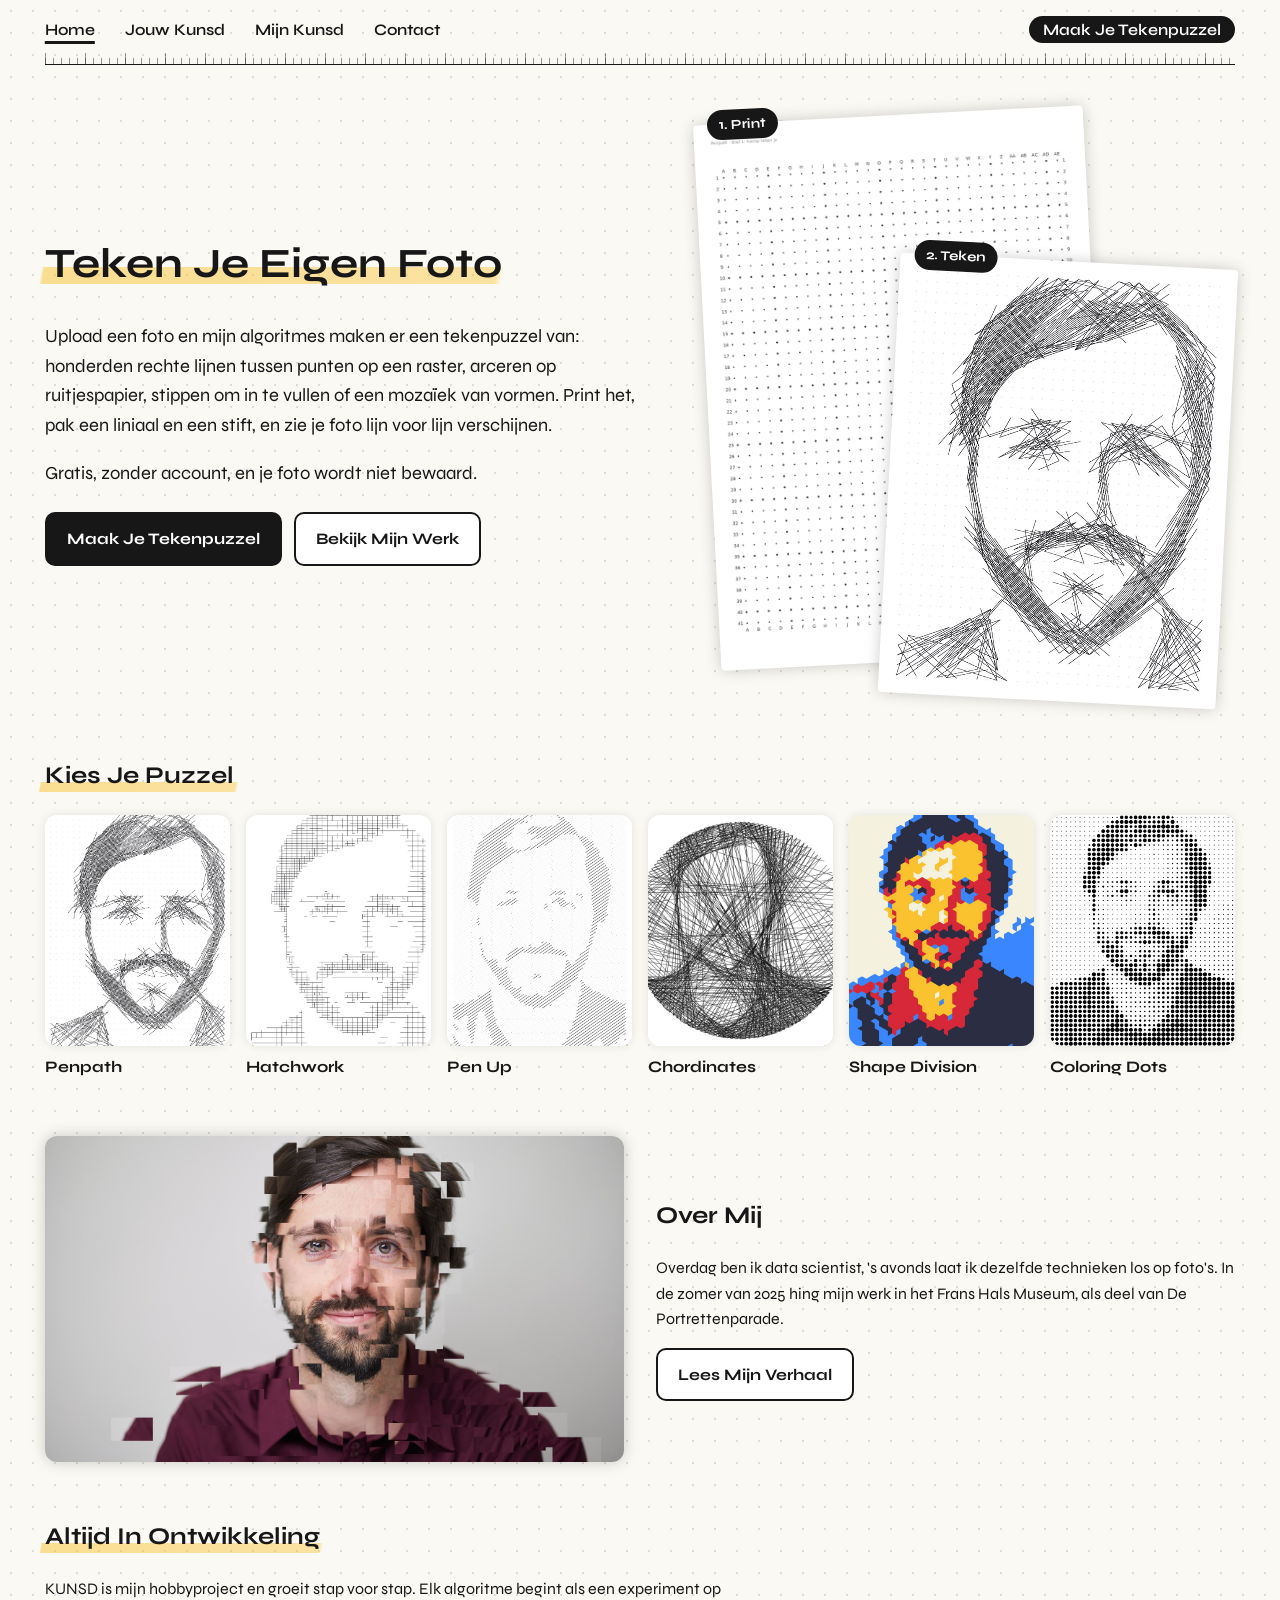
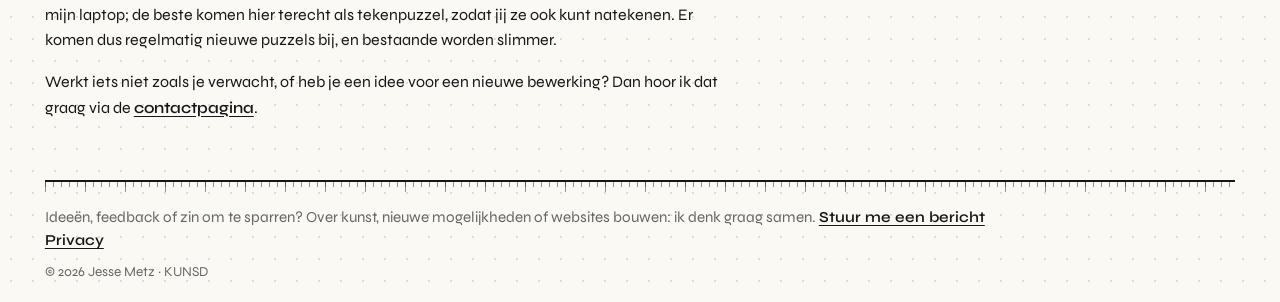
==== index.html @ 4e89af4d "nette 404-pagina en een Lighthouse-check" ====
<!DOCTYPE html>
<html lang="nl">
<head>
    <meta charset="UTF-8">
    <meta name="viewport" content="width=device-width, initial-scale=1.0">

    <title>KUNSD · Maak Kunst Van Je Eigen Foto</title>

    <link rel="stylesheet" href="css/style.css">
    <link rel="preload" href="/css/fonts/syne-latin.woff2" as="font" type="font/woff2" crossorigin>

    <!-- Favicon (icoontje in het browsertabblad) -->
    <link rel="icon" href="/favicon.ico" sizes="any">
    <link rel="icon" type="image/png" sizes="32x32" href="/mijn_kunsd/delen/favicon/favicon-32x32.png">
    <link rel="apple-touch-icon" href="/mijn_kunsd/delen/favicon/apple-touch-icon.png">

    <!-- Voor Google: het echte adres van deze pagina -->
    <link rel="canonical" href="https://jesses-kunsd.onrender.com/">
    <!-- Google Search Console: plak hieronder de verificatie-tag (<meta name="google-site-verification" ...>) -->
    <meta name="google-site-verification" content="8Chz7qOojpRBLKRKOalfT_tjTuwtRWk20Ho2d1nSF8k" />

    <!-- Deel-tags: titel, tekst en plaatje bij een gedeelde link (WhatsApp, Signal, LinkedIn, ...) -->
    <meta name="description" content="Bekijk de digitale kunst van Jesse en ga zelf aan de slag: upload je foto, zijn algoritmes maken er een tekenpuzzel van, en jij tekent hem lijn voor lijn na.">
    <meta property="og:type" content="website">
    <meta property="og:site_name" content="KUNSD">
    <meta property="og:locale" content="nl_NL">
    <meta property="og:url" content="https://jesses-kunsd.onrender.com/">
    <meta property="og:title" content="KUNSD - Jesses Kunst">
    <meta property="og:description" content="Bekijk de digitale kunst van Jesse en ga zelf aan de slag: upload je foto, zijn algoritmes maken er een tekenpuzzel van, en jij tekent hem lijn voor lijn na.">
    <meta property="og:image" content="https://jesses-kunsd.onrender.com/mijn_kunsd/delen/deel_afbeelding.jpg">
    <meta property="og:image:width" content="1200">
    <meta property="og:image:height" content="630">
    <meta property="og:image:alt" content="KUNSD: maak kunst van je eigen foto, met een kleurrijk abstract portret en een foto van Jesse">
    <meta name="twitter:card" content="summary_large_image">
</head>

<body>

    <header>
        <nav>
            <a href="/" aria-current="page">Home</a>
            <a href="/jouw_kunst">Jouw Kunsd</a>
            <a href="/mijn_kunst">Mijn Kunsd</a>
            <a href="/contact">Contact</a>
            <!-- Op brede schermen: altijd een knop naar het maken van je tekenpuzzel (op mobiel verborgen) -->
            <a href="/jouw_kunst#aan-de-slag" class="nav-cta" data-track="menu-maak-tekenpuzzel">Maak Je Tekenpuzzel</a>
        </nav>
    </header>

    <main>

        <!-- Bovenaan: wat je hier kunt doen, met een geprint tekenvel van Penpath en hoe het wordt als het af is -->
        <section class="art-hero">
            <div class="art-hero-text">
                <h1>Teken Je Eigen Foto</h1>

                <p class="hero-text">
                    Upload een foto en mijn algoritmes maken er een tekenpuzzel van: honderden rechte lijnen
                    tussen punten op een raster, arceren op ruitjespapier, stippen om in te vullen of een
                    mozaïek van vormen. Print het,
                    pak een liniaal en een stift, en zie je foto lijn voor lijn verschijnen.
                </p>

                <p class="hero-text">
                    Gratis, zonder account, en je foto wordt niet bewaard.
                </p>

                <div class="hero-buttons">
                    <a href="/jouw_kunst" class="create-button link-button" data-track="home-maak-kunst">Maak Je Tekenpuzzel</a>
                    <a href="/mijn_kunst" class="secondary-button link-button" data-track="home-bekijk-werk">Bekijk Mijn Werk</a>
                </div>
            </div>

            <div class="before-after">
                <figure class="paper paper-left">
                    <img
                        src="mijn_kunsd/voorbeelden/penpath-leeg.png"
                        alt="Een tekenvel van Penpath: een raster van punten met letters en cijfers, zoals bij zeeslag"
                        width="800"
                        height="1132">
                    <figcaption>1. Print</figcaption>
                </figure>

                <figure class="paper paper-right">
                    <img
                        src="mijn_kunsd/voorbeelden/penpath.jpg"
                        alt="Alle lijnen getekend: een portret van korte rechte lijnen"
                        width="640"
                        height="841">
                    <figcaption>2. Teken</figcaption>
                </figure>
            </div>
        </section>

        <!-- De zes tekenpuzzels als kleine plaatjes; klikken gaat naar de puzzels op Jouw Kunsd -->
        <section class="home-section">
            <h2>Kies Je Puzzel</h2>

            <div class="style-strip">
                <a href="/jouw_kunst#voorbeelden" data-track="home-stijl-penpath">
                    <img src="mijn_kunsd/voorbeelden/penpath.jpg" alt="Portret van korte rechte lijnen tussen rasterpunten" width="640" height="841" loading="lazy">
                    <span>Penpath</span>
                </a>
                <a href="/jouw_kunst#voorbeelden" data-track="home-stijl-hatchwork">
                    <img src="mijn_kunsd/voorbeelden/hatchwork.jpg" alt="Portret gearceerd op ruitjespapier" width="640" height="902" loading="lazy">
                    <span>Hatchwork</span>
                </a>
                <a href="/jouw_kunst#voorbeelden" data-track="home-stijl-pen-up">
                    <img src="mijn_kunsd/voorbeelden/pen-up.jpg" alt="Portret van evenwijdige schuine lijnstukjes" width="640" height="840" loading="lazy">
                    <span>Pen Up</span>
                </a>
                <a href="/jouw_kunst#voorbeelden" data-track="home-stijl-chordinates">
                    <img src="mijn_kunsd/voorbeelden/chordinates.jpg" alt="Portret van alleen rechte lijnen in een cirkel" width="640" height="640" loading="lazy">
                    <span>Chordinates</span>
                </a>
                <a href="/jouw_kunst#voorbeelden" data-track="home-stijl-shape-division">
                    <img src="mijn_kunsd/voorbeelden/shape-division.jpg" alt="Portret als mozaïek van vormen" width="640" height="800" loading="lazy">
                    <span>Shape Division</span>
                </a>
                <a href="/jouw_kunst#voorbeelden" data-track="home-stijl-coloring-dots">
                    <img src="mijn_kunsd/voorbeelden/coloring-dots.png" alt="Portret van zwarte stippen" width="640" height="800" loading="lazy">
                    <span>Coloring Dots</span>
                </a>
            </div>
        </section>

        <!-- Doorkijkje naar Mijn Kunsd -->
        <section class="home-section about-teaser">
            <img
                src="mijn_kunsd/square_moves/JesseMetzFotoPS.jpeg"
                alt="Portret van Jesse waarin blokjes een stukje zijn verschoven"
                width="1600"
                height="900"
                loading="lazy">

            <div>
                <h2>Over Mij</h2>

                <p>
                    Overdag ben ik data scientist, 's avonds laat ik dezelfde technieken los op foto's.
                    In de zomer van 2025 hing mijn werk in het Frans Hals Museum, als deel van De Portrettenparade.
                </p>

                <a href="/mijn_kunst" class="secondary-button link-button" data-track="home-lees-verhaal">Lees Mijn Verhaal</a>
            </div>
        </section>

        <!-- Uitleg dat de site een project in ontwikkeling is -->
        <section class="home-section project-note">
            <h2>Altijd In Ontwikkeling</h2>

            <p>
                KUNSD is mijn hobbyproject en groeit stap voor stap. Elk algoritme begint als een experiment
                op mijn laptop; de beste komen hier terecht als tekenpuzzel, zodat jij ze ook kunt natekenen.
                Er komen dus regelmatig nieuwe puzzels bij, en bestaande worden slimmer.
            </p>

            <p>
                Werkt iets niet zoals je verwacht, of heb je een idee voor een nieuwe bewerking?
                Dan hoor ik dat graag via de <a href="/contact" data-track="home-contact">contactpagina</a>.
            </p>
        </section>

    </main>

    <footer class="site-footer">
        <p>
            Ideeën, feedback of zin om te sparren? Over kunst, nieuwe mogelijkheden of websites bouwen:
            ik denk graag samen.
            <a href="/contact" data-track="uitnodiging-contact">Stuur me een bericht</a>
        </p>
        <p class="footer-links"><a href="/privacy" data-track="footer-privacy">Privacy</a></p>
        <p class="footer-credit">&copy; 2026 Jesse Metz &middot; KUNSD</p>
    </footer>

    <script src="js/analytics.js"></script>
    <script data-goatcounter="https://jessekunsd.goatcounter.com/count" async src="https://gc.zgo.at/count.js"></script>

</body>
</html>
---- css/style.css ----
/* ==========================================================================
   style.css

   Inhoud
   1. Variabelen (kleuren en afmetingen)
   2. Basis: pagina, navigatie, tekst, voettekst
   3. Homepage, galerij en uitgelicht werk (met vergroting)
   4. Knoppen
   5. Foto uploaden, tonen en bijsnijden
   6. Kies een bewerking: groepen, knoppen en instellingen
   7. Formulierelementen: slider, schakelaar, keuzelijst, kleurvakjes
   8. Meldingen en infokaders
   9. Jouw Kunsd: bovenaan, voorbeelden, resultaat, tips en delen
   10. Contactformulier
   11. Tekentafel: liniaal onder het menu, snijtekens op de kaarten, snijmat bij de werkplek
   12. Kleine schermen (alle aanpassingen voor mobiel staan hier bij elkaar)
   13. Brede schermen (laptop en pc: meer naast elkaar)
   14. Printen (alleen het resultaat op Jouw Kunsd)
   ========================================================================== */


/* ---------- 1. Variabelen ---------- */
:root {
    --ink: #171717;            /* tekst, knoppen, lijnen */
    --muted: #666666;          /* bijschriften */
    --panel: #f4f4f4;          /* achtergrond van kaders */
    --line: #dddddd;
    --accent: #cc0000;         /* hover en focus */
    --warm: #fbf6ea;           /* rustige, warme achtergrond van de werkplek op Jouw Kunsd */
    --sun: #f9c22e;            /* geel accent (stapnummers), uit de standaardkleuren */
    --paper: #fbf9f4;          /* achtergrond van de pagina: warm wit papier */
    --paper-dot: rgba(23, 23, 23, 0.13);   /* de stipjes van het raster op de achtergrond */
    --card-line: #e7dfcd;      /* dunne rand om de kaarten */
    --mark: rgba(23, 23, 23, 0.5);         /* snijtekens in de hoeken van de kaarten */

    --radius-s: 10px;
    --radius-m: 12px;
    --radius-l: 16px;

    --shadow: 0 0 15px rgba(0, 0, 0, 0.2);
}


/* ---------- Lettertype: Syne, vanaf onze eigen server ----------
   Niet meer via Google Fonts, zodat Google de IP-adressen van bezoekers niet ziet.
   Een "variabel" bestand bevat alle diktes (400 tot 800). Licentie: css/fonts/OFL.txt. */
@font-face {
    font-family: "Syne";
    font-style: normal;
    font-weight: 400 800;
    font-display: swap;
    src: url("fonts/syne-latin.woff2") format("woff2");
    unicode-range: U+0000-00FF, U+0131, U+0152-0153, U+02BB-02BC, U+02C6, U+02DA, U+02DC, U+0304, U+0308, U+0329, U+2000-206F, U+20AC, U+2122, U+2191, U+2193, U+2212, U+2215, U+FEFF, U+FFFD;
}

@font-face {
    font-family: "Syne";
    font-style: normal;
    font-weight: 400 800;
    font-display: swap;
    src: url("fonts/syne-latin-ext.woff2") format("woff2");
    unicode-range: U+0100-02BA, U+02BD-02C5, U+02C7-02CC, U+02CE-02D7, U+02DD-02FF, U+1D00-1DBF, U+1E00-1E9F, U+1EF2-1EFF, U+2020, U+20A0-20AB, U+20AD-20C0, U+2113, U+2C60-2C7F, U+A720-A7FF;
}


/* ---------- 2. Basis ---------- */
/* De pagina is maximaal 1440px breed: op een laptop of pc-scherm gebruik je zo de ruimte, en
   lange teksten houden hun eigen, smallere breedte zodat ze prettig lezen (ongeveer 70 tekens
   per regel). Op een telefoon verandert er niets.
   Achtergrond: warm papier met een fijn stippenraster, zoals een dotted notitieboek of het
   raster van Penpath. Zie ook "11. Tekentafel". */
body {
    max-width: 1440px;
    margin: 0 auto;
    padding: 20px clamp(20px, 3.5vw, 56px);
    color: var(--ink);
    background-color: var(--paper);
    background-image: radial-gradient(circle, var(--paper-dot) 1px, transparent 1.4px);
    background-size: 22px 22px;
    font-family: "Syne", sans-serif;
}

nav {
    display: flex;
    gap: 30px;
    margin-bottom: 40px;
    padding-bottom: 15px;
    border-bottom: 2px solid var(--line);
}

nav a {
    color: var(--ink);
    font-weight: 600;
    text-decoration: none;
}

nav a:hover {
    color: var(--accent);
    text-decoration: underline;
    transform: rotate(3deg) scale(1.1);
}

/* Knop rechts in het menu, naar het maken van je tekenpuzzel (op mobiel verborgen, zie 11) */
nav .nav-cta {
    margin-top: -4px;               /* even hoog als de andere menu-items */
    margin-left: auto;
    padding: 4px 14px;
    color: white;
    background: var(--ink);
    border-radius: 999px;
}

nav .nav-cta:hover {
    color: white;
    background: var(--accent);
    text-decoration: none;
    transform: none;
}

/* De pagina waar je nu bent: dikke streep eronder */
nav a[aria-current="page"] {
    text-decoration: underline;
    text-decoration-thickness: 3px;
    text-underline-offset: 6px;
}

main {
    line-height: 1.6;
}

/* Uitnodiging onderaan elke pagina: aanwezig, maar bescheiden */
.site-footer {
    margin-top: 60px;
    padding-top: 15px;
    border-top: 2px solid var(--line);
    color: var(--muted);
    font-size: 0.95rem;
    line-height: 1.5;
}

.site-footer p {
    margin: 0;
}

.site-footer a {
    color: var(--ink);
    font-weight: 600;
    text-underline-offset: 3px;
    white-space: nowrap;
}

.site-footer a:hover {
    color: var(--accent);
}

/* Naam onderaan elke pagina */
.site-footer .footer-credit {
    margin-top: 10px;
    font-size: 0.85rem;
}

.site-footer p:only-child.footer-credit {
    margin-top: 0;
}

/* Homepage: de vijf tekenpuzzels als kleine plaatjes naast elkaar */
.style-strip {
    display: grid;
    grid-template-columns: repeat(6, 1fr);
    gap: 16px;
    margin-top: 20px;
}

.style-strip a {
    display: block;
    color: var(--ink);
    font-weight: 700;
    text-decoration: none;
}

.style-strip img {
    display: block;
    width: 100%;
    height: auto;
    aspect-ratio: 4 / 5;
    object-fit: cover;
    margin-bottom: 8px;
    border-radius: var(--radius-m);
    box-shadow: 0 0 10px rgba(0, 0, 0, 0.1);
    transition: transform 0.2s;
}

.style-strip a:hover {
    color: var(--accent);
}

.style-strip a:hover img {
    transform: translateY(-4px);
}

/* Homepage: doorkijkje naar Mijn Kunsd, foto links en tekst rechts */
.about-teaser {
    display: grid;
    grid-template-columns: 1fr 1fr;
    gap: 32px;
    align-items: center;
}

.about-teaser img {
    display: block;
    width: 100%;
    height: auto;
    border-radius: var(--radius-m);
    box-shadow: var(--shadow);
}

.about-teaser h2 {
    margin-top: 0;
}

button,
input {
    font: inherit;
}

button {
    cursor: pointer;
}

.hidden {
    display: none;
}


/* ---------- 3. Homepage, galerij en uitgelicht werk ---------- */
/* Homepage: titel, korte uitleg en twee knoppen */
.hero {
    margin-bottom: 36px;
}

.hero-text {
    max-width: 640px;
    font-size: 1.15rem;
}

.hero-buttons {
    display: flex;
    flex-wrap: wrap;
    gap: 12px;
    margin-top: 24px;
}

/* Een link die eruitziet als knop (bijv. "Maak Je Eigen Kunsd") */
.link-button {
    display: inline-block;
    text-decoration: none;
}

.home-section {
    margin-top: 56px;
}

/* Drie genummerde stappen naast elkaar, op mobiel onder elkaar */
.steps {
    display: grid;
    grid-template-columns: repeat(3, 1fr);
    gap: 20px;
    margin: 20px 0 0;
    padding: 0;
    list-style: none;
    counter-reset: stap;
}

.steps li {
    padding: 20px;
    background: var(--panel);
    border-radius: var(--radius-l);
    counter-increment: stap;
}

.steps li::before {
    display: block;
    margin-bottom: 8px;
    font-size: 2rem;
    font-weight: 800;
    line-height: 1;
    content: counter(stap);
}

.steps strong {
    display: block;
    margin-bottom: 6px;
}

/* Lopende tekst ("Altijd In Ontwikkeling", het verhaal op Mijn Kunsd): een smalle kolom, prettig leesbaar */
.project-note p,
.story p {
    max-width: 680px;
}

.project-note a {
    color: var(--ink);
    font-weight: 600;
    text-underline-offset: 3px;
}

.project-note a:hover {
    color: var(--accent);
}

.gallery {
    display: grid;
    grid-template-columns: repeat(3, 1fr);
    gap: 20px;
}

.gallery img {
    display: block;
    width: 100%;
    height: auto;
    border-radius: var(--radius-s);
    box-shadow: 0 0 10px rgba(0, 0, 0, 0.1);
}

.featured-art img {
    box-sizing: border-box;         /* de zwarte rand telt mee in de breedte, anders steekt hij op mobiel uit */
    display: block;
    width: 60%;
    height: auto;
    max-width: 700px;
    border: 10px solid black;
    border-radius: var(--radius-m);
    box-shadow: var(--shadow);
}


/* Vergroting (js/lightbox.js): klik op een werk en het opent schermvullend */
.zoomable {
    cursor: zoom-in;
}

.lightbox {
    position: fixed;
    inset: 0;
    z-index: 100;
    display: flex;
    align-items: center;
    justify-content: center;
    padding: 56px 64px;
    background: rgba(0, 0, 0, 0.92);
}

.lightbox.hidden {
    display: none;
}

.lightbox img {
    max-width: 100%;
    max-height: 100%;
    object-fit: contain;
    border-radius: var(--radius-s);
}

.lightbox-button {
    position: absolute;
    width: 48px;
    height: 48px;
    padding: 0;
    color: white;
    background: rgba(255, 255, 255, 0.12);
    border: none;
    border-radius: 50%;
    font-size: 1.6rem;
    line-height: 1;
}

.lightbox-button:hover {
    background: rgba(255, 255, 255, 0.28);
}

.lightbox-button:focus-visible {
    outline: 3px solid var(--accent);
    outline-offset: 3px;
}

.lightbox-close {
    top: 12px;
    right: 12px;
}

.lightbox-prev,
.lightbox-next {
    top: 50%;
    transform: translateY(-50%);
}

.lightbox-prev {
    left: 8px;
}

.lightbox-next {
    right: 8px;
}

.lightbox-counter {
    position: absolute;
    bottom: 16px;
    left: 50%;
    color: #cccccc;
    font-size: 0.9rem;
    transform: translateX(-50%);
}

/* Geen scrollen van de pagina achter de vergroting */
body.lightbox-open {
    overflow: hidden;
}


/* Mijn Kunsd: een titel met een knop ernaast, twee willekeurige foto's naast elkaar eronder.
   Samen even breed als de grote foto erboven (.featured-art img). */
.slide-show {
    width: 60%;
    max-width: 700px;
    margin-top: 30px;
}

.slide-show-header {
    display: flex;
    flex-wrap: wrap;
    align-items: center;
    justify-content: space-between;
    gap: 12px;
    margin-bottom: 14px;
}

.slide-show-header p,
.slide-show-header h2 {
    margin: 0;
}

/* Tot de foto's geladen zijn: onzichtbaar, maar de plek is al gereserveerd (zie js/slide_show.js) */
.slide-show.wacht {
    visibility: hidden;
}

/* De twee museumfoto's van De Portrettenparade onder elkaar */
.parade-fotos {
    display: grid;
    gap: 26px;
}

.slide-show-photos {
    display: flex;
    gap: 12px;
}

.slide-show-photos img {
    box-sizing: border-box;
    flex: 1 1 0;
    min-width: 0;                   /* anders worden de foto's niet smaller dan hun eigen formaat */
    aspect-ratio: 1;                /* twee even grote vakken, ook als een foto anders van vorm is */
    object-fit: contain;
    background: black;
    border: 8px solid black;
    border-radius: var(--radius-m);
    box-shadow: var(--shadow);
}


/* ---------- 4. Knoppen ---------- */
/* Gemeenschappelijke vorm van alle rechthoekige knoppen */
.upload-label,
.create-button,
.download-button,
.secondary-button {
    padding: 12px 20px;
    border: 2px solid var(--ink);
    border-radius: var(--radius-s);
    font-weight: 700;
}

/* Donkere knoppen: wit op zwart, bij hover omgekeerd */
.upload-label,
.create-button,
.download-button {
    color: white;
    background: var(--ink);
}

.upload-label:hover,
.create-button:hover,
.download-button:hover:not(:disabled) {
    color: var(--ink);
    background: white;
}

/* Lichte knoppen: zwart op wit, bij hover omgekeerd */
.secondary-button {
    color: var(--ink);
    background: white;
}

.secondary-button:hover:not(:disabled) {
    color: white;
    background: var(--ink);
}

/* Uitgeschakeld (bijv. "+ Kleur toevoegen" bij 12 kleuren): grijs, ook bij hover */
.secondary-button:disabled {
    color: #9a9a9a;
    background: #ececec;
    border-color: #cfcfcf;
    cursor: not-allowed;
}

.upload-label {
    display: inline-block;
    text-decoration: none;
    cursor: pointer;
}

.create-button:disabled {
    cursor: wait;
    opacity: 0.6;
}

/* Downloadknop: uitgeschakeld = grijs */
.download-button:disabled {
    color: #9a9a9a;
    background: #ececec;
    border-color: #cfcfcf;
    cursor: not-allowed;
}

.download-button:focus-visible,
.create-button:focus-visible {
    outline: 3px solid var(--accent);
    outline-offset: 3px;
}

/* Rij met knoppen, bijvoorbeeld "Maak ..." en "Download afbeelding" */
.button-row {
    display: flex;
    flex-wrap: wrap;
    align-items: center;
    justify-content: space-between;
    gap: 12px;
    margin-top: 28px;
}

/* Rij met knoppen links uitgelijnd (onder een foto) */
.image-actions {
    justify-content: flex-start;
}


/* ---------- 5. Foto uploaden, tonen en bijsnijden ---------- */
.upload-section {
    margin: 30px 0;
}

/* Het echte bestandsveld is onzichtbaar; het label ziet eruit als een knop */
#image-upload,
#playground-upload {
    position: absolute;
    width: 1px;
    height: 1px;
    overflow: hidden;
    opacity: 0;
}

.image-section {
    margin-top: 35px;
}

.uploaded-image,
.result-image {
    box-sizing: border-box;         /* idem: rand telt mee in de breedte */
    display: block;
    width: 100%;
    max-width: 800px;
    height: auto;
    border: 10px solid black;
    border-radius: var(--radius-m);
    box-shadow: var(--shadow);
}

/* Bijsnijden: het veld met de foto */
.crop-stage {
    position: relative;
    width: 100%;
    max-width: 800px;
    overflow: hidden;
    border-radius: var(--radius-m);
    line-height: 0;
    cursor: crosshair;
    touch-action: none;             /* anders scrolt de pagina mee op mobiel */
    user-select: none;
    -webkit-user-select: none;
}

.crop-stage img {
    display: block;
    width: 100%;
    height: auto;
    pointer-events: none;
}

/* De rechthoek zelf; de enorme schaduw dimt de rest van de foto */
.crop-box {
    position: absolute;
    box-sizing: border-box;
    border: 2px solid white;
    box-shadow: 0 0 0 9999px rgba(0, 0, 0, 0.55);
    cursor: move;
}

/* Hoekjes */
.crop-handle {
    position: absolute;
    width: 32px;
    height: 32px;
}

.crop-handle::after {
    content: "";
    position: absolute;
    box-sizing: border-box;
    width: 18px;
    height: 18px;
    border: 4px solid white;
    filter: drop-shadow(0 0 2px rgba(0, 0, 0, 0.8));
}

.crop-handle[data-handle="nw"] { top: 0;    left: 0;  cursor: nwse-resize; }
.crop-handle[data-handle="ne"] { top: 0;    right: 0; cursor: nesw-resize; }
.crop-handle[data-handle="sw"] { bottom: 0; left: 0;  cursor: nesw-resize; }
.crop-handle[data-handle="se"] { bottom: 0; right: 0; cursor: nwse-resize; }

.crop-handle[data-handle="nw"]::after { top: 0;    left: 0;  border-right: 0; border-bottom: 0; }
.crop-handle[data-handle="ne"]::after { top: 0;    right: 0; border-left: 0;  border-bottom: 0; }
.crop-handle[data-handle="sw"]::after { bottom: 0; left: 0;  border-right: 0; border-top: 0; }
.crop-handle[data-handle="se"]::after { bottom: 0; right: 0; border-left: 0;  border-top: 0; }

/* Zijkanten: ruime, onzichtbare grijpvlakken met een klein wit streepje als aanwijzing */
.crop-edge {
    position: absolute;
    z-index: 1;
    touch-action: none;
}

.crop-edge::after {
    content: "";
    position: absolute;
    left: 50%;
    top: 50%;
    background: white;
    border: 1px solid var(--ink);
    border-radius: 3px;
    transform: translate(-50%, -50%);
}

.crop-edge-n,
.crop-edge-s {
    left: 18px;
    right: 18px;
    height: 20px;
    cursor: ns-resize;
}

.crop-edge-n { top: -10px; }
.crop-edge-s { bottom: -10px; }

.crop-edge-n::after,
.crop-edge-s::after {
    width: 28px;
    height: 6px;
}

.crop-edge-e,
.crop-edge-w {
    top: 18px;
    bottom: 18px;
    width: 20px;
    cursor: ew-resize;
}

.crop-edge-e { right: -10px; }
.crop-edge-w { left: -10px; }

.crop-edge-e::after,
.crop-edge-w::after {
    width: 6px;
    height: 28px;
}

.crop-hint {
    max-width: 650px;
    margin-top: 16px;
    color: var(--muted);
    line-height: 1.5;
}

/* Voorvertoning van de uitsnede */
.cropped-preview {
    box-sizing: border-box;
    width: 100%;
    max-width: 800px;
    overflow: hidden;
    border: 10px solid black;
    border-radius: var(--radius-m);
    box-shadow: var(--shadow);
}

.cropped-preview-frame {
    position: relative;
    width: 100%;
    height: 0;                      /* de hoogte wordt door het script ingesteld */
    overflow: hidden;
}

.cropped-preview-frame img {
    position: absolute;
    display: block;
    max-width: none;
    height: auto;
}

/* Wit achter de foto: bij een uitgeknipte foto is alles buiten de vorm doorzichtig (clip-path) */
.crop-stage,
.cropped-preview-frame {
    background: white;
}

/* ---------- Uitknippen (zie js/uitknippen.js) ---------- */
.cutout-svg {
    position: absolute;
    top: 0;
    left: 0;
    width: 100%;
    height: 100%;
    overflow: visible;
    pointer-events: none;
}

/* Alles buiten de vorm: bijna wit, zoals het straks wordt */
.cutout-shade {
    fill: rgba(255, 255, 255, 0.82);
    fill-rule: evenodd;
}

/* De lijn: geel met een donkere rand, zichtbaar op lichte en donkere foto's */
.cutout-line,
.cutout-line-under {
    fill: none;
    stroke-linecap: round;
    stroke-linejoin: round;
    vector-effect: non-scaling-stroke;   /* dikte in schermpixels, hoe groot de foto ook is */
}

/* Diktes gedeeld door de zoom: bij inzoomen wordt alles groter, de lijn moet even dik blijven.
   Het vergrootglas zoomt niet zo, daar is --cutout-zoom gewoon 1. */
.cutout-line-under {
    stroke: var(--ink);
    stroke-width: calc(5px / var(--cutout-zoom, 1));
}

.cutout-line {
    stroke: var(--sun);
    stroke-width: calc(2.5px / var(--cutout-zoom, 1));
}

/* Puntjes om te verslepen, en het startpunt waar je naar terug moet */
.cutout-dots,
.cutout-start {
    fill: none;
    stroke-linecap: round;
    vector-effect: non-scaling-stroke;
    filter: drop-shadow(0 0 calc(1.5px / var(--cutout-zoom, 1)) rgba(0, 0, 0, 0.9));
}

.cutout-dots {
    stroke: white;
    stroke-width: calc(9px / var(--cutout-zoom, 1));
}

.cutout-start {
    stroke: var(--sun);
    stroke-width: calc(20px / var(--cutout-zoom, 1));
}

/* Vergrootglas bovenin, aan de andere kant dan je vinger */
.cutout-loupe {
    position: absolute;
    top: 10px;
    left: 10px;
    z-index: 2;
    width: 130px;                       /* het script past de grootte aan het scherm aan */
    height: 130px;
    overflow: hidden;
    background: white;
    border: 3px solid white;
    border-radius: 50%;
    box-shadow: var(--shadow);
    pointer-events: none;
}

.cutout-loupe-right {
    left: auto;
    right: 10px;
}

.cutout-loupe-photo {
    position: absolute;
    top: 0;
    left: 0;
    width: 100%;
    height: 100%;
    background-repeat: no-repeat;
}

.cutout-loupe-cross {
    position: absolute;
    top: 50%;
    left: 50%;
    width: 10px;
    height: 10px;
    margin: -5px 0 0 -5px;
    box-sizing: border-box;
    border: 2px solid var(--accent);
    border-radius: 50%;
}

/* Zoomen bij uitknippen: de foto (met lijn) wordt groter binnen het kader */
.cutout-view {
    --cutout-zoom: 1;
    position: relative;
    transform-origin: 0 0;
}

.cutout-view-animate {
    transition: transform 0.3s ease;
}

.cutout-panning {
    cursor: grabbing;
}

.cutout-zoom {
    position: absolute;
    right: 10px;
    bottom: 10px;
    z-index: 3;
    display: flex;
    gap: 6px;
    line-height: 1;
}

.cutout-zoom-button {
    min-width: 40px;
    height: 40px;
    padding: 0 12px;
    color: var(--ink);
    background: white;
    border: 2px solid var(--ink);
    border-radius: 999px;
    box-shadow: var(--shadow);
    font: inherit;
    font-size: 1.3rem;
    font-weight: 700;
    cursor: pointer;
}

.cutout-zoom-button:hover:not(:disabled) {
    border-color: var(--accent);
    color: var(--accent);
}

.cutout-zoom-button:disabled {
    opacity: 0.4;
    cursor: default;
}

.cutout-zoom-fit {
    font-size: 0.9rem;
}

/* Op een telefoon is de foto klein: dan ook kleinere zoomknoppen */
@media (max-width: 600px) {
    .cutout-zoom {
        right: 6px;
        bottom: 6px;
        gap: 4px;
    }

    .cutout-zoom-button {
        min-width: 32px;
        height: 32px;
        padding: 0 9px;
        font-size: 1.1rem;
    }

    .cutout-zoom-fit {
        font-size: 0.8rem;
    }
}

/* Icoontje in een knop (Draaien, Spiegelen) */
.button-icon {
    width: 1.15em;
    height: 1.15em;
    margin-right: 0.35em;
    vertical-align: -0.2em;
    fill: none;
    stroke: currentColor;
    stroke-width: 2;
    stroke-linecap: round;
    stroke-linejoin: round;
}

.cutout-intro {
    margin: 0 0 16px;
}

.cutout-hint-warning {
    color: var(--accent);
    font-weight: 600;
}


/* ---------- 6. Kies een bewerking ---------- */
#algorithm-section {
    margin-top: 40px;
}

.algorithm-group {
    margin-top: 18px;
}

.algorithm-group-title {
    margin: 0 0 10px;
    color: var(--ink);
    font-size: 0.8rem;
    font-weight: 700;
    letter-spacing: 0.06em;
    text-transform: uppercase;
}

.algorithm-group-title span {
    display: block;
    margin-top: 2px;
    color: var(--muted);
    font-weight: 400;
    letter-spacing: 0;
    text-transform: none;
}

.algorithm-buttons {
    display: flex;
    flex-wrap: wrap;
    gap: 12px;
}

.algorithm-button {
    display: inline-flex;
    align-items: center;
    gap: 12px;
    padding: 6px 22px 6px 6px;
    color: var(--ink);
    background: white;
    border: 2px solid var(--ink);
    border-radius: 999px;
    font-weight: 700;
}

.algorithm-button:hover,
.algorithm-button.active {
    color: white;
    background: var(--ink);
}

/* Klein rond voorbeeldje in de knop */
.algorithm-thumb {
    width: 40px;
    height: 40px;
    object-fit: cover;
    background: white;
    border-radius: 50%;
}

/* "Doe-het-zelf": alles waarmee je zelf aan de slag kunt, krijgt een gestippelde rand */
.algorithm-group-diy,
.switch-row-diy {
    border: 2px dashed var(--ink);
    border-radius: var(--radius-l);
}

.algorithm-group-diy {
    padding: 14px 16px 16px;
}

.algorithm-settings {
    max-width: 650px;
    margin-top: 20px;
    padding: 24px;
    background: var(--panel);
    border-radius: var(--radius-l);
}

.algorithm-settings h3 {
    margin-top: 0;
}


/* ---------- 7. Formulierelementen ---------- */
/* Slider met titel en waarde */
.slider-header {
    display: flex;
    align-items: center;
    justify-content: space-between;
    gap: 20px;
    margin-top: 25px;
}

.slider-header label {
    font-weight: 700;
}

.slider-header output {
    min-width: 50px;
    padding: 4px 10px;
    color: white;
    background: var(--ink);
    border-radius: 999px;
    font-weight: 700;
    text-align: center;
}

.art-slider {
    width: 100%;
    height: 8px;
    margin: 18px 0 4px;
    background: #d4d4d4;
    border-radius: 999px;
    outline: none;
    appearance: none;
    -webkit-appearance: none;
}

.art-slider::-webkit-slider-thumb {
    width: 24px;
    height: 24px;
    background: var(--ink);
    border: 4px solid white;
    border-radius: 50%;
    box-shadow: 0 0 0 2px var(--ink);
    cursor: pointer;
    appearance: none;
    -webkit-appearance: none;
}

.art-slider::-moz-range-thumb {
    width: 16px;
    height: 16px;
    background: var(--ink);
    border: 4px solid white;
    border-radius: 50%;
    box-shadow: 0 0 0 2px var(--ink);
    cursor: pointer;
}

.slider-scale {
    display: flex;
    justify-content: space-between;
    color: var(--muted);
    font-size: 0.85rem;
}

/* Schakelaar (aan/uit) met uitleg ernaast */
.switch-row {
    display: flex;
    align-items: center;
    justify-content: space-between;
    gap: 30px;
    margin: 28px 0;
    cursor: pointer;
}

.switch-row small {
    display: block;
    margin-top: 3px;
    color: var(--muted);
}

/* Schakelaar die het resultaat in een doe-het-zelf-versie verandert */
.switch-row-diy {
    padding: 14px 16px;
}

.switch {
    position: relative;
    flex: 0 0 auto;
    width: 54px;
    height: 30px;
}

.switch input {
    width: 0;
    height: 0;
    opacity: 0;
}

.switch-slider {
    position: absolute;
    inset: 0;
    background: #bdbdbd;
    border-radius: 999px;
    transition: 0.2s;
}

.switch-slider::before {
    position: absolute;
    top: 4px;
    left: 4px;
    width: 22px;
    height: 22px;
    background: white;
    border-radius: 50%;
    content: "";
    transition: 0.2s;
}

.switch input:checked + .switch-slider {
    background: var(--ink);
}

.switch input:checked + .switch-slider::before {
    transform: translateX(24px);
}

/* Keuzelijst (bijvoorbeeld de vorm bij Shape division) */
.art-select {
    width: 100%;
    margin-top: 12px;
    padding: 12px 44px 12px 16px;
    color: var(--ink);
    background-color: white;
    background-image: url("data:image/svg+xml,%3Csvg xmlns='http://www.w3.org/2000/svg' width='14' height='9' viewBox='0 0 14 9'%3E%3Cpath d='M1 1.5l6 6 6-6' fill='none' stroke='%23171717' stroke-width='2.2' stroke-linecap='round' stroke-linejoin='round'/%3E%3C/svg%3E");
    background-repeat: no-repeat;
    background-position: right 16px center;
    border: 2px solid var(--ink);
    border-radius: var(--radius-s);
    font: inherit;
    font-weight: 700;
    cursor: pointer;
    appearance: none;
    -webkit-appearance: none;
    -moz-appearance: none;
}

.art-select:hover {
    background-color: #fafafa;
}

.art-select:focus-visible {
    outline: 3px solid var(--accent);
    outline-offset: 3px;
}

/* Eigen kleuren kiezen: kleurvakjes */
.palette-hint {
    margin: 24px 0 14px;
    color: var(--muted);
    font-size: 0.95rem;
    line-height: 1.5;
}

.palette-list {
    display: flex;
    flex-wrap: wrap;
    gap: 16px;
    margin-bottom: 4px;
}

.palette-swatch {
    position: relative;
    width: 52px;
    height: 52px;
}

.palette-swatch input[type="color"] {
    width: 100%;
    height: 100%;
    padding: 0;
    background: none;
    border: 2px solid var(--ink);
    border-radius: var(--radius-m);
    cursor: pointer;
}

.palette-swatch input[type="color"]::-webkit-color-swatch-wrapper {
    padding: 0;
}

.palette-swatch input[type="color"]::-webkit-color-swatch {
    border: none;
    border-radius: 9px;
}

.palette-swatch input[type="color"]::-moz-color-swatch {
    border: none;
    border-radius: 9px;
}

/* Kruisje om een kleur te verwijderen */
.palette-remove {
    position: absolute;
    top: -8px;
    right: -8px;
    width: 22px;
    height: 22px;
    padding: 0;
    color: white;
    background: var(--ink);
    border: 2px solid white;
    border-radius: 50%;
    font-size: 14px;
    line-height: 1;
}

.palette-remove:hover:not(:disabled) {
    background: var(--accent);
}

.palette-remove:disabled {
    opacity: 0.3;
    cursor: not-allowed;
}

/* ---------- 8. Meldingen ---------- */
.status-message {
    max-width: 650px;
    margin-top: 25px;
    padding: 14px 18px;
    color: #8a1c1c;
    background: #ffe8e8;
    border-radius: var(--radius-s);
}


/* ---------- 9. Jouw Kunsd ---------- */
/* Bovenaan: tekst links, een geprint tekenvel en hoe het wordt als het af is rechts */
.art-hero {
    display: grid;
    grid-template-columns: 1fr 1fr;
    gap: 40px;
    align-items: center;
}

.art-hero h1 {
    margin-top: 0;
}

/* Twee "vellen papier" die een beetje scheef over elkaar liggen */
.before-after {
    position: relative;
    padding: 10px 0 40px;
}

.paper {
    margin: 0;
    padding: 8px;
    background: white;
    border-radius: 4px;
    box-shadow: var(--shadow);
}

.paper img {
    display: block;
    width: 100%;
    height: auto;
}

.paper figcaption {
    position: absolute;
    top: -14px;
    left: 14px;
    padding: 4px 12px;
    color: white;
    background: var(--ink);
    border-radius: 999px;
    font-size: 0.85rem;
    font-weight: 700;
}

.paper-left {
    position: relative;
    width: 72%;
    transform: rotate(-3deg);
}

.paper-right {
    position: absolute;
    right: 0;
    bottom: 0;
    width: 62%;
    transform: rotate(3deg);
}

.section-intro {
    max-width: 680px;
}

/* Na "Probeer Deze" zonder foto: uitleg bij de knop "Kies Een Foto", die even oplicht */
.try-hint {
    max-width: 650px;
    margin: 16px 0 0;
    padding: 14px 18px;
    background: var(--panel);
    border-left: 6px solid var(--ink);
    border-radius: var(--radius-s);
}

.upload-label.attention {
    animation: attention 0.6s ease-in-out 3;
}

@keyframes attention {
    50% {
        box-shadow: 0 0 0 8px rgba(204, 0, 0, 0.35);
        transform: scale(1.05);
    }
}

/* Vier stappen in plaats van drie */
.steps-4 {
    grid-template-columns: repeat(4, 1fr);
}

/* Voorbeelden: kaarten met plaatje, uitleg en een knop */
.examples {
    display: grid;
    grid-template-columns: repeat(2, 1fr);
    gap: 24px;
    margin-top: 24px;
}

.example-card {
    display: flex;
    flex-direction: column;
    padding: 18px;
    background: var(--panel);
    border-radius: var(--radius-l);
}

.example-card h3 {
    display: flex;
    flex-wrap: wrap;
    align-items: center;
    gap: 8px 12px;
    margin: 16px 0 4px;
}

.example-card p {
    flex: 1;
    margin: 0 0 16px;
}

.example-card .try-button {
    align-self: flex-start;
}

.example-image {
    aspect-ratio: 4 / 5;
    overflow: hidden;
    background: white;
    border-radius: var(--radius-m);
}

.example-image img {
    display: block;
    width: 100%;
    height: 100%;
    object-fit: contain;
}

/* Labeltje achter de naam; met een gestippelde rand als het een tekenpuzzel is */
.tag {
    padding: 2px 10px;
    border: 2px solid var(--ink);
    border-radius: 999px;
    font-size: 0.75rem;
    font-weight: 700;
    white-space: nowrap;
}

.tag-diy {
    border-style: dashed;
}

/* Wisselen tussen "Zo Wordt Het" en "Tekenvel" */
.view-toggle {
    display: inline-flex;
    align-self: flex-start;
    margin-top: 12px;
    padding: 3px;
    background: white;
    border: 2px solid var(--ink);
    border-radius: 999px;
}

.view-toggle button {
    padding: 6px 14px;
    color: var(--ink);
    background: none;
    border: none;
    border-radius: 999px;
    font-size: 0.9rem;
    font-weight: 700;
}

.view-toggle button.active {
    color: white;
    background: var(--ink);
}

/* "Aan De Slag": de werkplek in één warm kader, zodat de knoppen en instellingen bij elkaar horen */
.workspace {
    padding: 32px 36px 36px;
    background: var(--warm);
    border-radius: var(--radius-l);
}

.workspace > h2 {
    margin-top: 0;
}

/* Binnen de werkplek: witte kaders in plaats van grijze */
.workspace .algorithm-settings,
.workspace .result-box,
.workspace .algorithm-group-diy {
    background: white;
}

.workspace .algorithm-settings {
    border: 1px solid #ece4d2;
}

/* Kopjes met een geel stapnummer: 1 je foto, 2 de bewerking, 3 het resultaat */
.step-title {
    display: flex;
    align-items: center;
    gap: 12px;
}

.step-title::before {
    display: inline-flex;
    flex: 0 0 auto;
    align-items: center;
    justify-content: center;
    width: 34px;
    height: 34px;
    color: var(--ink);
    background: var(--sun);
    border-radius: 50%;
    font-size: 1.05rem;
    font-weight: 800;
    content: attr(data-step);
}

/* Kleine knoppen bij de kleurvakjes (+ Kleur Toevoegen, ...): minder nadruk dan "Maak ..." */
.algorithm-settings .image-actions {
    gap: 8px;
    margin-top: 16px;
}

.algorithm-settings .image-actions .secondary-button {
    padding: 7px 14px;
    border-width: 1px;
    border-radius: 999px;
    font-size: 0.9rem;
    font-weight: 600;
}

/* Onder het resultaat: wat je er nu mee kunt doen */
.result-actions {
    display: grid;
    gap: 16px;
    max-width: 800px;
    margin-top: 24px;
}

.result-box {
    padding: 20px 24px;
    background: var(--panel);
    border-radius: var(--radius-l);
}

.result-box h3 {
    margin: 0 0 6px;
}

.result-box p {
    margin: 0 0 16px;
}

.result-box .button-row {
    margin-top: 0;
}

/* Bestandsnaam bij downloaden: invulveld met ".png" er vast achter */
.file-name-field {
    max-width: 460px;
    margin-bottom: 16px;
}

.file-name-input {
    display: flex;
    align-items: stretch;
}

.file-name-field .file-name-input input[type="text"] {
    flex: 1;
    min-width: 0;
    border-right: none;
    border-radius: var(--radius-s) 0 0 var(--radius-s);
}

.file-name-input span {
    display: flex;
    align-items: center;
    padding: 0 12px;
    color: var(--muted);
    background: white;
    border: 2px solid var(--ink);
    border-left: none;
    border-radius: 0 var(--radius-s) var(--radius-s) 0;
}

/* Uitnodiging om te delen: één regel onderaan het printkader */
.result-share {
    margin: 18px 0 0 !important;
    padding-top: 14px;
    border-top: 1px solid var(--line);
    color: var(--muted);
}

.result-share a {
    color: var(--ink);
    font-weight: 700;
    text-underline-offset: 3px;
    white-space: nowrap;
}

.result-share a:hover {
    color: var(--accent);
}

.result-box-diy {
    background: white;
    border: 2px dashed var(--ink);
}

/* Tekenpuzzels: bovenaan op "ruitjespapier", zoals een schrift of een technische tekening */
.puzzle-hero {
    padding: 36px;
    background-color: #fdfcf8;
    background-image:
        linear-gradient(rgba(23, 23, 23, 0.06) 1px, transparent 1px),
        linear-gradient(90deg, rgba(23, 23, 23, 0.06) 1px, transparent 1px);
    background-size: 22px 22px;
    border: 2px solid var(--ink);
    border-radius: var(--radius-l);
}

/* Klein regeltje boven de titel */
.eyebrow {
    margin: 0 0 6px;
    color: var(--muted);
    font-size: 0.8rem;
    font-weight: 700;
    letter-spacing: 0.08em;
    text-transform: uppercase;
}

/* De uitgelichte puzzel (Chordinates) over de hele breedte: plaatje links, uitleg rechts */
.example-card-featured,
.example-card-wide {
    display: grid;
    grid-column: 1 / -1;
    grid-template-columns: 1fr 1.2fr;
    gap: 28px;
    align-items: center;
}

.example-card-featured {
    background: var(--warm);
    border: 2px solid var(--ink);
}

.example-card-wide {
    grid-template-columns: 220px 1fr;
}

.example-text {
    display: flex;
    flex-direction: column;
}

.example-text h3 {
    margin-top: 0;
}

.example-image-square {
    aspect-ratio: 1 / 1;
}

.example-card-wide .example-image {
    max-width: 220px;
}

.tag-new {
    color: var(--ink);
    background: var(--sun);
}

/* Wat je nodig hebt, hoe lang het duurt en hoe pittig het is */
.puzzle-specs {
    display: grid;
    gap: 6px;
    margin: 0 0 16px;
    padding: 12px 14px;
    background: white;
    border: 1px solid var(--line);
    border-radius: var(--radius-s);
    font-size: 0.9rem;
}

.puzzle-specs div {
    display: grid;
    grid-template-columns: 70px 1fr;
    gap: 10px;
    align-items: center;
}

.puzzle-specs dt {
    color: var(--muted);
    font-weight: 700;
}

.puzzle-specs dd {
    margin: 0;
}

/* Niveau: vijf rondjes, de eerste --level gevuld (zoals een stip uit Coloring Dots) */
.level {
    --level: 1;
    position: relative;
    display: inline-block;
    width: 90px;
    height: 14px;
    vertical-align: middle;
    background: radial-gradient(circle at 7px 7px, transparent 4px, var(--ink) 4.5px, var(--ink) 5.5px, transparent 6px) 0 0 / 18px 14px repeat-x;
}

.level::before {
    position: absolute;
    top: 0;
    left: 0;
    width: calc(var(--level) * 18px);
    height: 100%;
    background: radial-gradient(circle at 7px 7px, var(--ink) 5.5px, transparent 6px) 0 0 / 18px 14px repeat-x;
    content: "";
}

.example-card-featured .view-toggle,
.example-card-wide .try-button {
    margin-top: 0;
}

.example-card-featured .try-button {
    margin-top: 14px;
}

/* Chordinates: het rondje van de foto dat de cirkel wordt, met de knop "Kies Het Rondje" */
.circle-choice {
    display: flex;
    gap: 18px;
    align-items: center;
    margin: 18px 0 22px;
    padding: 14px;
    background: var(--warm);
    border-radius: var(--radius-m);
}

.circle-choice strong,
.circle-choice small {
    display: block;
}

.circle-choice small {
    margin: 4px 0 10px;
    color: var(--muted);
}

.circle-choice .secondary-button {
    padding: 7px 14px;
    border-width: 1px;
    border-radius: 999px;
    font-size: 0.9rem;
    font-weight: 600;
}

/* Zelfde truc als bij de uitsnede: een vierkant kader, de foto erin verschoven (zie js/jouw_kunst.js) */
.circle-preview {
    position: relative;
    flex: 0 0 110px;
    width: 110px;
    height: 110px;
    overflow: hidden;
    background: white;
    border: 3px solid var(--ink);
    border-radius: 50%;
}

.circle-preview img {
    position: absolute;
    display: block;
    max-width: none;
    height: auto;
}

/* De bijsnijder in de stand "Kies Het Rondje" */
.crop-box-round {
    border-radius: 50%;
}

/* Blad 2 (en verder) van een resultaat met meerdere bladen */
.result-page {
    margin-top: 20px;
}

/* Tips: kaartjes in een raster */
.tips {
    display: grid;
    grid-template-columns: repeat(2, 1fr);
    gap: 20px;
    margin: 20px 0 0;
    padding: 0;
    list-style: none;
}

.tips li {
    padding: 20px;
    border: 2px solid var(--line);
    border-radius: var(--radius-l);
}

.tips strong {
    display: block;
    margin-bottom: 6px;
}

/* Uitnodiging om je resultaat te delen: valt op met een dikke zwarte rand */
.share-invite {
    padding: 28px 32px 32px;
    border: 4px solid var(--ink);
    border-radius: var(--radius-l);
    box-shadow: var(--shadow);
}

.share-invite h2 {
    margin-top: 0;
}

.share-invite p {
    max-width: 680px;
}

.share-invite .link-button {
    margin-top: 8px;
}


/* ---------- 10. Contactformulier ---------- */
.contact-intro p,
.curious-list {
    max-width: 680px;
}

.curious-list {
    margin-top: -4px;
    padding-left: 22px;
}

.contact-form {
    max-width: 680px;
    margin-top: 32px;
    padding: 28px;
    background: var(--panel);
    border-radius: var(--radius-l);
}

.form-row {
    display: grid;
    grid-template-columns: 1fr 1fr;
    gap: 0 16px;
}

.form-field {
    margin: 0 0 20px;
}

.form-field label,
.field-title {
    display: block;
    margin-bottom: 6px;
    font-weight: 700;
}

.form-field small {
    color: var(--muted);
    font-weight: 400;
}

.form-field input[type="text"],
.form-field input[type="email"],
.form-field textarea {
    box-sizing: border-box;
    width: 100%;
    padding: 12px 14px;
    color: var(--ink);
    background: white;
    border: 2px solid var(--ink);
    border-radius: var(--radius-s);
    font: inherit;
}

.form-field textarea {
    resize: vertical;
}

.form-field input:focus-visible,
.form-field textarea:focus-visible {
    outline: 3px solid var(--accent);
    outline-offset: 2px;
}

/* Foto's toevoegen: een groot vak met een gestippelde rand. Het echte bestandsveld is onzichtbaar. */
#contact-images {
    position: absolute;
    width: 1px;
    height: 1px;
    overflow: hidden;
    opacity: 0;
}

.form-field .file-drop {
    display: block;
    padding: 22px;
    background: white;
    border: 2px dashed var(--ink);
    border-radius: var(--radius-l);
    font-weight: 400;
    text-align: center;
    cursor: pointer;
}

.form-field .file-drop.hidden {
    display: none;
}

.file-drop strong {
    display: block;
    margin-bottom: 4px;
}

.file-drop span {
    color: var(--muted);
    font-size: 0.95rem;
}

.file-drop:hover,
.file-drop.dragging {
    background: #fafafa;
    border-color: var(--accent);
}

.file-previews {
    display: flex;
    flex-wrap: wrap;
    gap: 16px;
}

.file-previews:not(:empty) {
    margin-top: 14px;
}

.file-preview {
    position: relative;
    width: 96px;
    height: 96px;
}

.file-preview img {
    width: 100%;
    height: 100%;
    object-fit: cover;
    border: 2px solid var(--ink);
    border-radius: var(--radius-m);
}

/* Een pdf heeft geen voorbeeldplaatje: een vakje met "PDF" en de bestandsnaam */
.file-preview-pdf {
    display: flex;
    flex-direction: column;
    align-items: center;
    justify-content: center;
    gap: 4px;
    width: 100%;
    height: 100%;
    padding: 6px;
    box-sizing: border-box;
    border: 2px solid var(--ink);
    border-radius: var(--radius-m);
    background: #ffffff;
    text-align: center;
}

.file-preview-pdf strong {
    font-size: 1.1rem;
}

.file-preview-pdf span {
    width: 100%;
    font-size: 0.7rem;
    line-height: 1.2;
    overflow-wrap: anywhere;
    display: -webkit-box;
    -webkit-line-clamp: 2;
    -webkit-box-orient: vertical;
    overflow: hidden;
}

.contact-form .status-message {
    margin: 0 0 20px;
}


/* ---------- 11. Tekentafel ----------
   Het thema van de site: je zit aan een tekentafel. Een liniaal onder het menu en boven de
   voettekst, kaarten als losse vellen papier met snijtekens in de hoeken (zoals op een drukproef),
   en de werkplek op Jouw Kunsd als snijmat met een fijn ruitje. Alles bewust zacht van kleur. */

/* Liniaal: een lange lijn met korte streepjes (elke 8px) en lange streepjes (elke 40px) */
nav,
.site-footer {
    --ruler-tick: rgba(23, 23, 23, 0.45);
    border: none;
    background-repeat: repeat-x;
}

nav {
    padding-bottom: 22px;
    background-image:
        linear-gradient(var(--ink), var(--ink)),
        repeating-linear-gradient(90deg, var(--ruler-tick) 0 1px, transparent 1px 8px),
        repeating-linear-gradient(90deg, var(--ruler-tick) 0 1px, transparent 1px 40px);
    background-position: left bottom, left bottom 1px, left bottom 1px;
    background-size: 100% 1.5px, 100% 6px, 100% 11px;
}

.site-footer {
    padding-top: 26px;
    background-image:
        linear-gradient(var(--ink), var(--ink)),
        repeating-linear-gradient(90deg, var(--ruler-tick) 0 1px, transparent 1px 8px),
        repeating-linear-gradient(90deg, var(--ruler-tick) 0 1px, transparent 1px 40px);
    background-position: left top, left top 1px, left top 1px;
    background-size: 100% 1.5px, 100% 6px, 100% 11px;
}

/* Kaarten: wit vel papier op de stippen, dunne warme rand, zachte schaduw en vier snijtekens */
.steps li,
.tips li,
.example-card,
.result-box,
.algorithm-settings,
.contact-form {
    background-color: white;
    background-image:
        linear-gradient(var(--mark), var(--mark)), linear-gradient(var(--mark), var(--mark)),
        linear-gradient(var(--mark), var(--mark)), linear-gradient(var(--mark), var(--mark)),
        linear-gradient(var(--mark), var(--mark)), linear-gradient(var(--mark), var(--mark)),
        linear-gradient(var(--mark), var(--mark)), linear-gradient(var(--mark), var(--mark));
    background-position:
        left 7px top 7px, left 7px top 7px,
        right 7px top 7px, right 7px top 7px,
        left 7px bottom 7px, left 7px bottom 7px,
        right 7px bottom 7px, right 7px bottom 7px;
    background-size:
        11px 1.5px, 1.5px 11px,
        11px 1.5px, 1.5px 11px,
        11px 1.5px, 1.5px 11px,
        11px 1.5px, 1.5px 11px;
    background-repeat: no-repeat;
    border: 1px solid var(--card-line);
    box-shadow: 0 14px 28px -22px rgba(70, 50, 10, 0.55);
}

/* Even op hoogte bij aanwijzen: je pakt een vel van tafel */
.example-card,
.steps li,
.tips li {
    transition: transform 0.2s ease, box-shadow 0.2s ease;
}

.example-card:hover,
.steps li:hover,
.tips li:hover {
    transform: translateY(-3px) rotate(-0.3deg);
    box-shadow: 0 20px 34px -22px rgba(70, 50, 10, 0.6);
}

/* Uitzonderingen die hun eigen rand houden */
.example-card-featured {
    background-color: var(--warm);
    border: 2px solid var(--ink);
}

.result-box-diy {
    border: 2px dashed var(--ink);
}

/* Werkplek op Jouw Kunsd: een snijmat met fijne ruitjes en om de 5 ruitjes een iets donkerdere lijn */
.workspace {
    background-color: var(--warm);
    background-image:
        linear-gradient(rgba(120, 90, 30, 0.08) 1px, transparent 1px),
        linear-gradient(90deg, rgba(120, 90, 30, 0.08) 1px, transparent 1px),
        linear-gradient(rgba(120, 90, 30, 0.035) 1px, transparent 1px),
        linear-gradient(90deg, rgba(120, 90, 30, 0.035) 1px, transparent 1px);
    background-size: 110px 110px, 110px 110px, 22px 22px, 22px 22px;
    border: 1px solid var(--card-line);
}

/* Titels met een streep markeerstift erachter (geel, net iets scheef en niet helemaal tot de rand) */
main h1,
.home-section > h2,
.slide-show-header h2 {
    width: fit-content;
    padding: 0 6px;
    margin-left: -6px;
    background-image: linear-gradient(100deg,
        transparent 0.6%,
        rgba(249, 194, 46, 0.5) 1.2%,
        rgba(249, 194, 46, 0.42) 97%,
        transparent 98.5%);
    background-repeat: no-repeat;
    background-position: 0 88%;
    background-size: 100% 0.42em;
}

/* Het ruitjespapier bovenaan Jouw Kunsd en de voorbeeldtekst wit laten, zodat ze loskomen van de stippen */
.puzzle-hero {
    box-shadow: 0 14px 28px -22px rgba(70, 50, 10, 0.55);
}


/* ---------- 12. Kleine schermen ---------- */
/* Speeltuin: instellingen links, het plaatje rechts */
.playground-grid {
    display: grid;
    grid-template-columns: 1fr 1fr;
    gap: 32px;
    align-items: start;
}

.playground-grid .upload-label {
    margin-bottom: 24px;
}

.playground-result {
    margin: 0;
    padding: 12px;
    background: white;
    border-radius: var(--radius-m);
}

.playground-result img {
    display: block;
    width: 100%;
    height: auto;
}

/* Speeltuin: stap 1 is de foto (eventueel bijgesneden), stap 2 de bewerkingen */
.workspace.playground,
.playground-upload-box {
    margin-bottom: 32px;
}

/* Nog geen foto: stap 1 springt eruit, met een geel kader */
.playground-upload-box.needs-photo {
    box-shadow: 0 0 0 4px var(--sun);
}

/* Nog geen foto: de bewerkingen zijn "op slot": grijze knoppen en stapnummer, en een voorbeeld */
.playground.locked .playground-controls {
    opacity: 0.4;
    filter: grayscale(1);
    pointer-events: none;
}

.playground.locked .step-title::before {
    background: var(--line);
}

/* Bezig (of nog geen foto): de knop wordt grijs */
.playground .create-button:disabled {
    color: white;
    background: #b5b5b5;
    border-color: #b5b5b5;
    opacity: 1;
}

.playground-result {
    position: relative;
}

/* Het voorbeeld (gemaakt van Jesse's portret) met een duidelijk label, zolang er geen eigen foto is */
.playground.locked .playground-result {
    outline: 3px dashed var(--line);
    outline-offset: -3px;
}

.example-tag {
    position: absolute;
    top: 22px;
    left: 22px;
    padding: 4px 12px;
    color: white;
    background: var(--ink);
    border-radius: 999px;
    font-size: 0.85rem;
    font-weight: 700;
}

.playground.has-photo .example-tag,
.playground.has-photo:not(.has-result) .playground-output,
.playground.has-result .playground-input {
    display: none;
}

/* Een stuk van de foto in een kader (zie showPart in js/speeltuin.js) */
.photo-frame {
    position: relative;
    width: 100%;
    overflow: hidden;               /* de verhouding (aspect-ratio) wordt door het script ingesteld */
    background: white;
}

.photo-frame img {
    position: absolute;
    display: block;
    max-width: none;
    height: auto;
}

.playground-result-round .playground-input {
    border-radius: 50%;
}

/* Negative Circles: live voorvertoning. Onderaan het negatief (in zwart-wit), daarboven de foto,
   alleen zichtbaar in de cirkeltjes. js/speeltuin.js zet de grootte en plek van het masker. */
.circles-preview {
    cursor: move;
    touch-action: none;             /* slepen verschuift de cirkels, niet de pagina */
    user-select: none;
    -webkit-user-select: none;
}

.circles-preview img {
    pointer-events: none;
    filter: grayscale(1) contrast(1.1);
}

.circles-preview .circles-negative {
    filter: grayscale(1) contrast(1.1) invert(1);
}

.circles-mask {
    position: absolute;
    inset: 0;
    -webkit-mask-image: radial-gradient(circle closest-side, #000 calc(100% - 1px), transparent 100%);
    mask-image: radial-gradient(circle closest-side, #000 calc(100% - 1px), transparent 100%);
    -webkit-mask-repeat: repeat;
    mask-repeat: repeat;
}

/* Shadow Stripes: live voorvertoning. De strepen zijn een SVG over het hele kader; zolang het
   grijswaardenkaartje nog onderweg is, zie je je foto vaag in zwart-wit. */
.stripes-preview svg {
    position: absolute;
    inset: 0;
    width: 100%;
    height: 100%;
}

.stripes-preview .stripes-photo {
    visibility: hidden;
    filter: grayscale(1);
    opacity: 0.3;
}

.stripes-preview.is-loading .stripes-photo {
    visibility: visible;
}

/* De download-knop terwijl er iets gemaakt wordt (alleen bij Shadow Stripes) */
.playground-download.is-busy {
    pointer-events: none;
    color: white;
    background: #b5b5b5;
    border-color: #b5b5b5;
}

.drag-hint {
    margin: 20px 0 0;
    color: var(--muted);
    font-size: 0.9rem;
    line-height: 1.5;
}

.playground-photo {
    max-width: 320px;
    margin-top: 24px;
    border-radius: var(--radius-m);
}

/* Tijdens bijsnijden staat de bijsnijder in plaats van de foto of het resultaat */
.playground-crop {
    margin-top: 24px;
}

.is-cropping .playground-grid,
.is-cropping .playground-photo {
    display: none;
}

/* .link-button staat verderop en zou .hidden overrulen: de download-knop pas tonen als er een resultaat is */
.playground-download.hidden {
    display: none;
}

@media (max-width: 900px) {
    .steps-4 {
        grid-template-columns: repeat(2, 1fr);
    }
}

@media (max-width: 700px) {
    .playground-grid {
        grid-template-columns: 1fr;
    }

    body {
        padding: 16px;
    }

    /* Titels schalen mee met de breedte van het scherm, zodat een titel als
       "De Portrettenparade" op elke telefoon op één regel past (op een brede telefoon blijft
       het 2rem, de gewone grootte). Het getal 11,5 is ongeveer de breedte van die titel in
       letterhoogtes; heb je ooit een langere titel op één regel nodig, maak het getal groter. */
    h1 {
        font-size: min(2rem, calc((100vw - 32px) / 11.5));
    }

    /* Menu mag op een smal scherm over twee regels, in plaats van buiten het scherm te vallen */
    nav {
        flex-wrap: wrap;
        gap: 8px 14px;
    }

    /* Op een telefoon geen extra knop in het menu: de pagina's zelf hebben hun knoppen al */
    nav .nav-cta {
        display: none;
    }

    .gallery,
    .steps,
    .steps-4,
    .examples,
    .tips,
    .form-row,
    .art-hero,
    .about-teaser {
        grid-template-columns: 1fr;
    }

    /* Zes tekenpuzzels: drie naast elkaar op een telefoon (twee rijen) */
    .style-strip {
        grid-template-columns: repeat(3, 1fr);
        gap: 12px;
    }

    .about-teaser {
        gap: 20px;
    }

    .art-hero {
        gap: 24px;
    }

    .puzzle-hero {
        padding: 22px 18px;
    }

    .example-card-featured,
    .example-card-wide {
        grid-template-columns: 1fr;
        gap: 4px;
    }

    .example-card-wide .example-image {
        max-width: none;
    }

    .before-after {
        max-width: 420px;
    }

    .share-invite {
        padding: 22px 20px 24px;
    }

    .workspace {
        margin-left: -6px;
        margin-right: -6px;
        padding: 22px 16px 24px;
    }

    .algorithm-settings .image-actions .secondary-button {
        flex: 0 1 auto;
    }

    .contact-form {
        padding: 20px;
    }

    .result-box {
        padding: 18px;
    }

    .hero-buttons .link-button,
    .hero-buttons .upload-label {
        flex: 1 1 100%;
        text-align: center;
    }

    .home-section {
        margin-top: 40px;
    }

    /* Vergroting: foto zo groot mogelijk, pijlen onderaan zodat ze niet over de foto vallen */
    .lightbox {
        padding: 64px 8px 80px;
    }

    .lightbox-prev,
    .lightbox-next {
        top: auto;
        bottom: 12px;
        transform: none;
    }

    .lightbox-prev {
        left: 16px;
    }

    .lightbox-next {
        right: 16px;
    }

    .featured-art img,
    .slide-show {
        width: 100%;
    }

    .slide-show-photos img {
        border-width: 5px;
    }

    .algorithm-settings {
        padding: 18px;
    }

    .algorithm-button {
        width: 100%;
    }

    .switch-row {
        align-items: flex-start;
    }

    .button-row .create-button,
    .button-row .download-button,
    .image-actions .secondary-button,
    .share-invite .link-button,
    .result-box .link-button {
        flex: 1 1 100%;
        text-align: center;
    }

    .share-invite .link-button,
    .result-box .link-button {
        display: block;
    }
}


/* ---------- 13. Brede schermen (laptop en pc) ----------
   Alles hieronder geldt alleen vanaf 1100px breed. Telefoons en tablets houden de gewone
   opbouw van hierboven: onder elkaar, in dezelfde volgorde. */
.result-placeholder {
    display: none;                  /* alleen op een breed scherm, zie hieronder */
}

/* Melding als je een foto boven de pagina sleept (js/slepen.js) */
.drop-overlay {
    position: fixed;
    inset: 12px;
    z-index: 50;
    display: none;
    align-items: center;
    justify-content: center;
    color: var(--ink);
    background: rgba(251, 246, 234, 0.92);
    border: 4px dashed var(--ink);
    border-radius: var(--radius-l);
    font-size: 1.6rem;
    font-weight: 800;
    pointer-events: none;
}

body.is-dragging .drop-overlay {
    display: flex;
}

.drop-hint {
    display: none;
}

@media screen and (min-width: 1100px) {
    /* Grotere titel en meer lucht bovenaan */
    h1 {
        font-size: 2.6rem;
        line-height: 1.15;
    }

    .art-hero {
        grid-template-columns: 1.1fr 1fr;
        gap: 64px;
    }

    .art-hero .before-after {
        max-width: 520px;
        justify-self: center;
        width: 100%;
    }

    .puzzle-hero {
        padding: 48px 56px;
    }

    /* Puzzels: drie naast elkaar in plaats van twee (scheelt de helft scrollen).
       De uitgelichte puzzel blijft over de hele breedte; de Speeltuin vult het laatste gat. */
    .examples {
        grid-template-columns: repeat(3, 1fr);
    }

    .examples .example-card-wide {
        display: flex;
        grid-column: auto;
    }

    .examples .example-card-wide .example-image {
        max-width: none;
    }

    .example-card-featured {
        grid-template-columns: 1fr 1.4fr;
        gap: 48px;
        padding: 28px;
    }

    .example-card-featured .example-image {
        max-width: 440px;
    }

    /* "Sleep je foto hierheen" naast de knop: op een pc staan foto's vaak in een map */
    .drop-hint {
        display: inline;
        margin-left: 14px;
        color: var(--muted);
    }

    /* Werkplek: links foto en instellingen, rechts het resultaat dat in beeld blijft */
    .workspace {
        padding: 40px 44px 44px;
    }

    .werkbank {
        display: grid;
        grid-template-columns: minmax(380px, 440px) 1fr;
        gap: 44px;
        align-items: start;
    }

    .werkbank-instellingen .upload-section {
        margin-top: 10px;
    }

    /* Blijft naast je instellingen in beeld als je scrolt (zolang het past) */
    .werkbank-uitkomst {
        position: sticky;
        top: 16px;
    }

    /* De rechterkolom begint op dezelfde hoogte als de linker */
    .werkbank-uitkomst > :first-child,
    .werkbank-uitkomst #result-container {
        margin-top: 10px;
    }

    .werkbank-uitkomst #result-container > h2 {
        margin-top: 0;
    }

    /* Resultaat zo groot als past, zonder dat de knoppen eronder uit beeld vallen */
    .werkbank-uitkomst .result-image {
        width: auto;
        max-width: 100%;
        max-height: calc(100vh - 150px);
        margin: 0 auto;
    }

    .werkbank-uitkomst .result-actions {
        max-width: none;
    }

    .werkbank-uitkomst .status-message {
        margin-top: 10px;
    }

    /* Zolang er geen resultaat is: een rustig voorbeeld van een tekenvel met uitleg */
    body:not(.has-result) .result-placeholder {
        display: grid;
        grid-template-columns: 180px 1fr;
        gap: 28px;
        align-items: center;
        padding: 28px;
        background: white;
        border: 2px dashed #d9cfb8;
        border-radius: var(--radius-l);
    }

    .result-placeholder img {
        width: 100%;
        height: auto;
        opacity: 0.55;
        transform: rotate(-3deg);
        box-shadow: var(--shadow);
    }

    .result-placeholder p {
        margin: 0;
        color: var(--muted);
    }

    .result-placeholder strong {
        display: block;
        margin-bottom: 6px;
        color: var(--ink);
        font-size: 1.2rem;
    }

    /* Foto links kleiner, zodat de instellingen eronder sneller in beeld zijn */
    .werkbank-instellingen .uploaded-image,
    .werkbank-instellingen .cropped-preview-frame {
        max-height: 360px;
        object-fit: contain;
    }

    .werkbank-instellingen .algorithm-buttons {
        display: grid;
        grid-template-columns: repeat(2, 1fr);
    }

    .werkbank-instellingen .algorithm-buttons {
        grid-template-columns: repeat(2, minmax(0, 1fr));
    }

    .werkbank-instellingen .algorithm-button {
        min-width: 0;
        padding-right: 12px;
        font-size: 0.95rem;
    }

    /* Bijsnijden, Uitknippen, Draaien, Spiegelen: kleiner, zodat ze op één regel passen */
    .werkbank-instellingen .image-section .button-row button {
        padding: 8px 12px;
        font-size: 0.9rem;
    }

    /* Bijsnijden of uitknippen: dan even de hele breedte, het resultaat komt er weer naast als je klaar bent */
    .werkbank:has(#crop-container:not(.hidden)),
    .werkbank:has(#cutout-container:not(.hidden)) {
        grid-template-columns: 1fr;
    }

    .werkbank:has(#crop-container:not(.hidden)) .werkbank-uitkomst,
    .werkbank:has(#cutout-container:not(.hidden)) .werkbank-uitkomst {
        display: none;
    }

    /* Mijn Kunsd: foto en verhaal naast elkaar in plaats van alles in een smalle kolom links */
    .mijn-kunst-page main {
        display: grid;
        grid-template-columns: 1.15fr 1fr;
        gap: 0 56px;
        align-items: start;
    }

    .mijn-kunst-page main > h1,
    .mijn-kunst-page .slide-show {
        grid-column: 1 / -1;
    }

    .mijn-kunst-page .featured-art img {
        width: 100%;
        max-width: none;
    }

    .mijn-kunst-page .intro-tekst p:first-child {
        margin-top: 0;
    }

    /* Een greep uit de verzameling: over de hele breedte, foto's groter */
    .mijn-kunst-page .slide-show {
        width: 100%;
        max-width: none;
        margin-top: 64px;
    }

    .mijn-kunst-page .slide-show-photos {
        gap: 24px;
    }

    /* De Portrettenparade: verhaal links, museumfoto's rechts */
    .mijn-kunst-page .parade-tekst {
        grid-column: 1;
        grid-row: 4;
    }

    .mijn-kunst-page .parade-fotos {
        grid-column: 2;
        grid-row: 4;
        margin-top: 56px;
    }

    /* Contact: uitleg links, formulier rechts (beide direct in beeld) */
    main:has(> .contact-intro) {
        display: grid;
        grid-template-columns: 1fr 1.1fr;
        gap: 56px;
        align-items: start;
    }

    .contact-form {
        max-width: none;
        margin-top: 0;
    }

    /* Tips: vier naast elkaar */
    .tips {
        grid-template-columns: repeat(4, 1fr);
    }
}


/* ---------- 14. Printen ---------- */
/* Op Jouw Kunsd, met een resultaat in beeld: alleen het resultaat op papier, zo groot mogelijk */
@media print {
    @page {
        margin: 7mm;
    }

    body.jouw-kunst-page.has-result {
        max-width: none;
        padding: 0;
        background: none;               /* geen stippen op papier */
    }

    body.jouw-kunst-page.has-result header,
    body.jouw-kunst-page.has-result footer,
    body.jouw-kunst-page.has-result main > :not(#aan-de-slag),
    body.jouw-kunst-page.has-result #aan-de-slag > :not(.werkbank),
    body.jouw-kunst-page.has-result .werkbank > :not(.werkbank-uitkomst),
    body.jouw-kunst-page.has-result .werkbank-uitkomst > :not(#result-container),
    body.jouw-kunst-page.has-result #result-container > :not(.result-image) {
        display: none !important;
    }

    body.jouw-kunst-page.has-result #result-container,
    body.jouw-kunst-page.has-result #aan-de-slag {
        margin: 0;
    }

    /* Op papier geen kolommen */
    body.jouw-kunst-page.has-result .werkbank {
        display: block;
    }

    body.jouw-kunst-page.has-result .werkbank-uitkomst {
        position: static;
    }

    /* Geen geel kader van de werkplek op papier: alleen het resultaat, met wit eromheen */
    body.jouw-kunst-page.has-result #aan-de-slag {
        padding: 0;
        background: none;
        border-radius: 0;
    }

    /* Elk volgend blad (het tekenvel van Chordinates) op een eigen pagina */
    body.jouw-kunst-page.has-result .result-page {
        margin-top: 0;
        break-before: page;
    }

    body.jouw-kunst-page.has-result .result-image {
        width: 100%;
        max-width: none;
        max-height: 282mm;
        object-fit: contain;            /* niet vervormen; in het midden van de pagina */
        border: none;
        border-radius: 0;
        box-shadow: none;
    }
}

/* Privacy-pagina: smalle kolom, rustig leesbaar */
.privacy-page {
    max-width: 720px;
}

.privacy-page a {
    color: var(--ink);
    font-weight: 600;
    text-underline-offset: 3px;
}

.privacy-page a:hover {
    color: var(--accent);
}

.privacy-page .privacy-date {
    color: var(--muted);
    font-size: 0.9rem;
}

/* Footer: link naar Privacy (later ook Steun KUNSD) */
.site-footer .footer-links {
    margin-bottom: 4px;
}

/* 404-pagina: "Deze Pagina Bestaat Niet" */
.niet-gevonden {
    max-width: 720px;
    padding: 60px 0 20px;
}

.niet-gevonden-code {
    margin: 0;
    font-size: 5rem;
    font-weight: 800;
    line-height: 1;
    color: var(--sun);
}
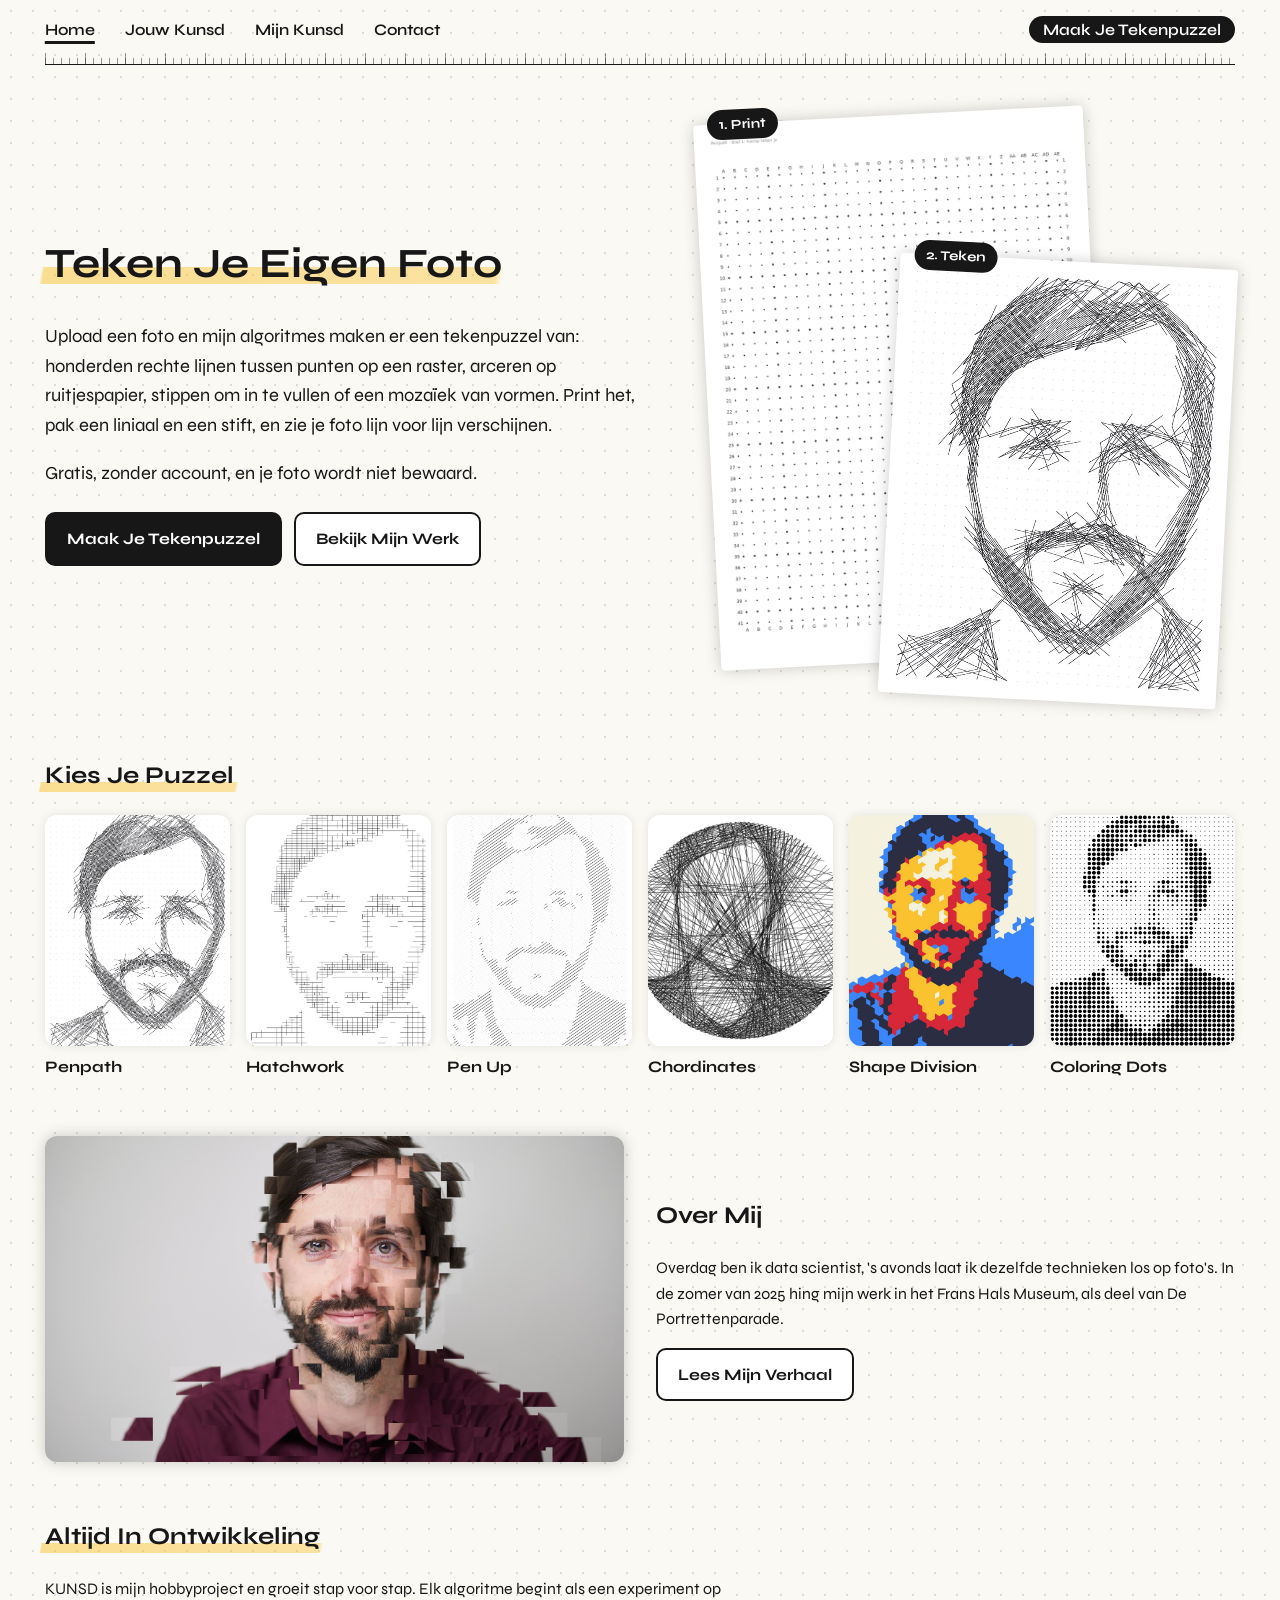
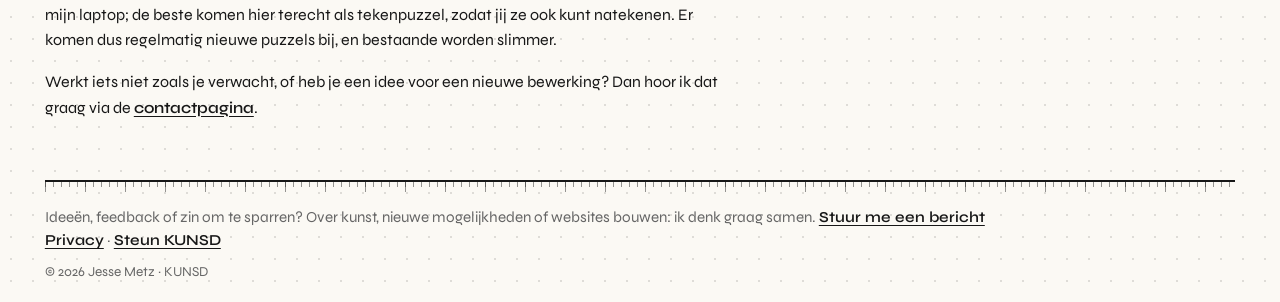
==== commit 92134c8d: "Doneerknop Steun KUNSD via Ko-fi" ====
--- a/index.html
+++ b/index.html
@@ -169,7 +169,7 @@
             ik denk graag samen.
             <a href="/contact" data-track="uitnodiging-contact">Stuur me een bericht</a>
         </p>
-        <p class="footer-links"><a href="/privacy" data-track="footer-privacy">Privacy</a></p>
+        <p class="footer-links"><a href="/privacy" data-track="footer-privacy">Privacy</a> &middot; <a href="https://ko-fi.com/kunsd" target="_blank" rel="noopener" data-track="doneren-footer">Steun KUNSD</a></p>
         <p class="footer-credit">&copy; 2026 Jesse Metz &middot; KUNSD</p>
     </footer>
 
--- a/css/style.css
+++ b/css/style.css
@@ -1555,6 +1555,13 @@
 
 .result-share a:hover {
     color: var(--accent);
+}
+
+/* Tweede regel onder het resultaat (doneren): zonder extra streep erboven */
+.result-share.result-doneren {
+    margin-top: 6px !important;
+    padding-top: 0;
+    border-top: none;
 }
 
 .result-box-diy {
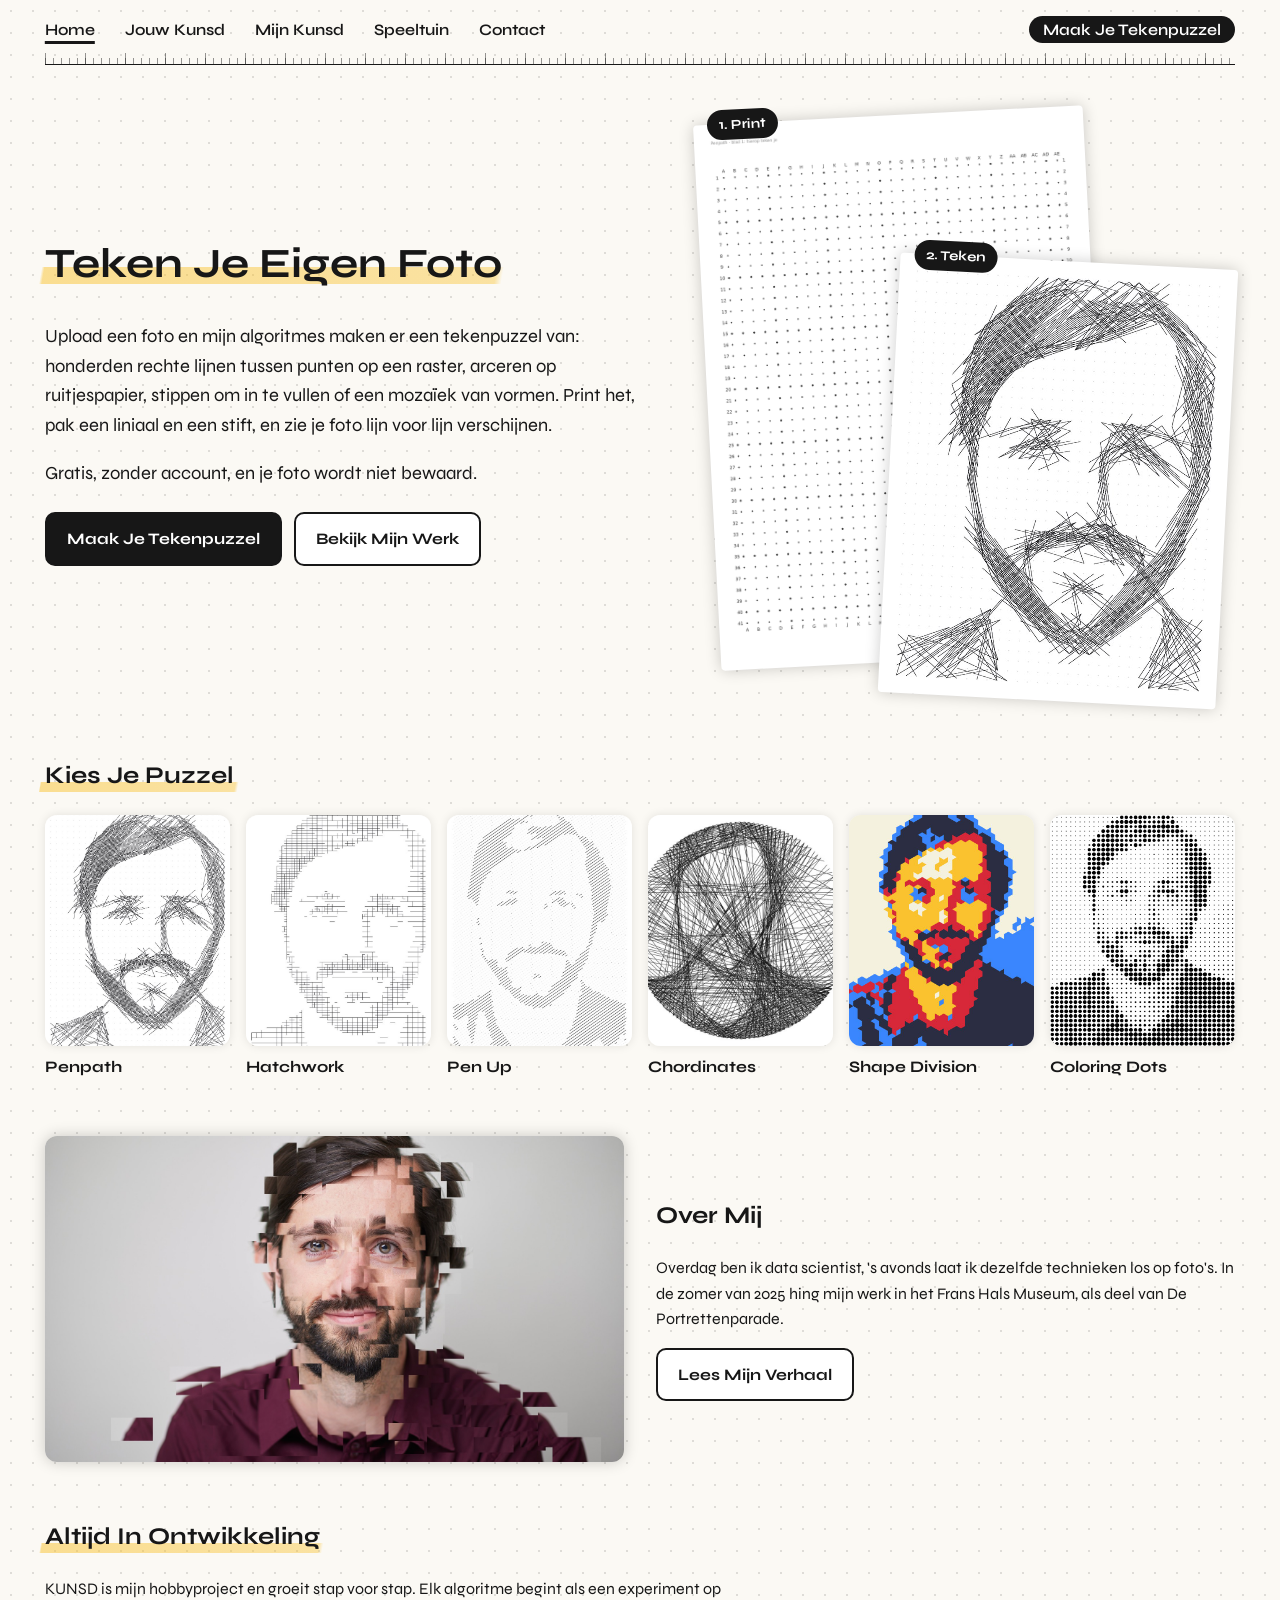
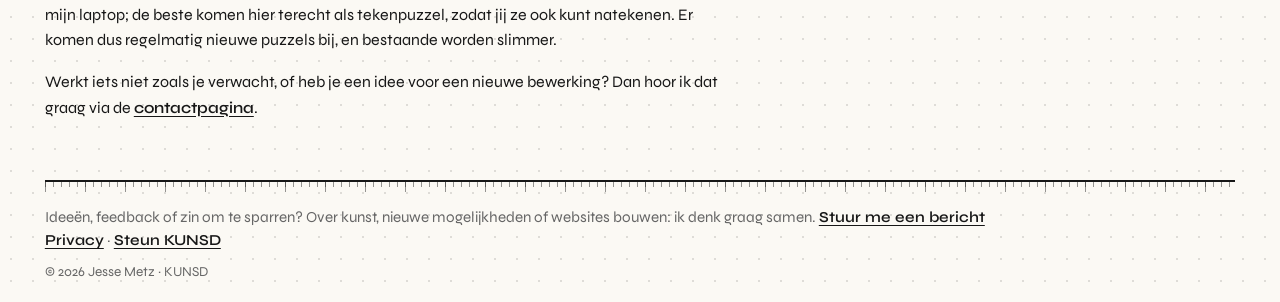
==== commit ef64ea32: "added Speeltuin to Menu at the top" ====
--- a/index.html
+++ b/index.html
@@ -15,7 +15,7 @@
     <link rel="apple-touch-icon" href="/mijn_kunsd/delen/favicon/apple-touch-icon.png">
 
     <!-- Voor Google: het echte adres van deze pagina -->
-    <link rel="canonical" href="https://jesses-kunsd.onrender.com/">
+    <link rel="canonical" href="https://kunsd.nl/">
     <!-- Google Search Console: plak hieronder de verificatie-tag (<meta name="google-site-verification" ...>) -->
     <meta name="google-site-verification" content="8Chz7qOojpRBLKRKOalfT_tjTuwtRWk20Ho2d1nSF8k" />
 
@@ -24,10 +24,10 @@
     <meta property="og:type" content="website">
     <meta property="og:site_name" content="KUNSD">
     <meta property="og:locale" content="nl_NL">
-    <meta property="og:url" content="https://jesses-kunsd.onrender.com/">
+    <meta property="og:url" content="https://kunsd.nl/">
     <meta property="og:title" content="KUNSD - Jesses Kunst">
     <meta property="og:description" content="Bekijk de digitale kunst van Jesse en ga zelf aan de slag: upload je foto, zijn algoritmes maken er een tekenpuzzel van, en jij tekent hem lijn voor lijn na.">
-    <meta property="og:image" content="https://jesses-kunsd.onrender.com/mijn_kunsd/delen/deel_afbeelding.jpg">
+    <meta property="og:image" content="https://kunsd.nl/mijn_kunsd/delen/deel_afbeelding.jpg">
     <meta property="og:image:width" content="1200">
     <meta property="og:image:height" content="630">
     <meta property="og:image:alt" content="KUNSD: maak kunst van je eigen foto, met een kleurrijk abstract portret en een foto van Jesse">
@@ -41,6 +41,7 @@
             <a href="/" aria-current="page">Home</a>
             <a href="/jouw_kunst">Jouw Kunsd</a>
             <a href="/mijn_kunst">Mijn Kunsd</a>
+            <a href="/speeltuin">Speeltuin</a>
             <a href="/contact">Contact</a>
             <!-- Op brede schermen: altijd een knop naar het maken van je tekenpuzzel (op mobiel verborgen) -->
             <a href="/jouw_kunst#aan-de-slag" class="nav-cta" data-track="menu-maak-tekenpuzzel">Maak Je Tekenpuzzel</a>
--- a/css/style.css
+++ b/css/style.css
@@ -459,6 +459,7 @@
     box-sizing: border-box;
     flex: 1 1 0;
     min-width: 0;                   /* anders worden de foto's niet smaller dan hun eigen formaat */
+    height: auto;                   /* anders geldt height="1000" uit de html en wordt het vak 1000px hoog */
     aspect-ratio: 1;                /* twee even grote vakken, ook als een foto anders van vorm is */
     object-fit: contain;
     background: black;
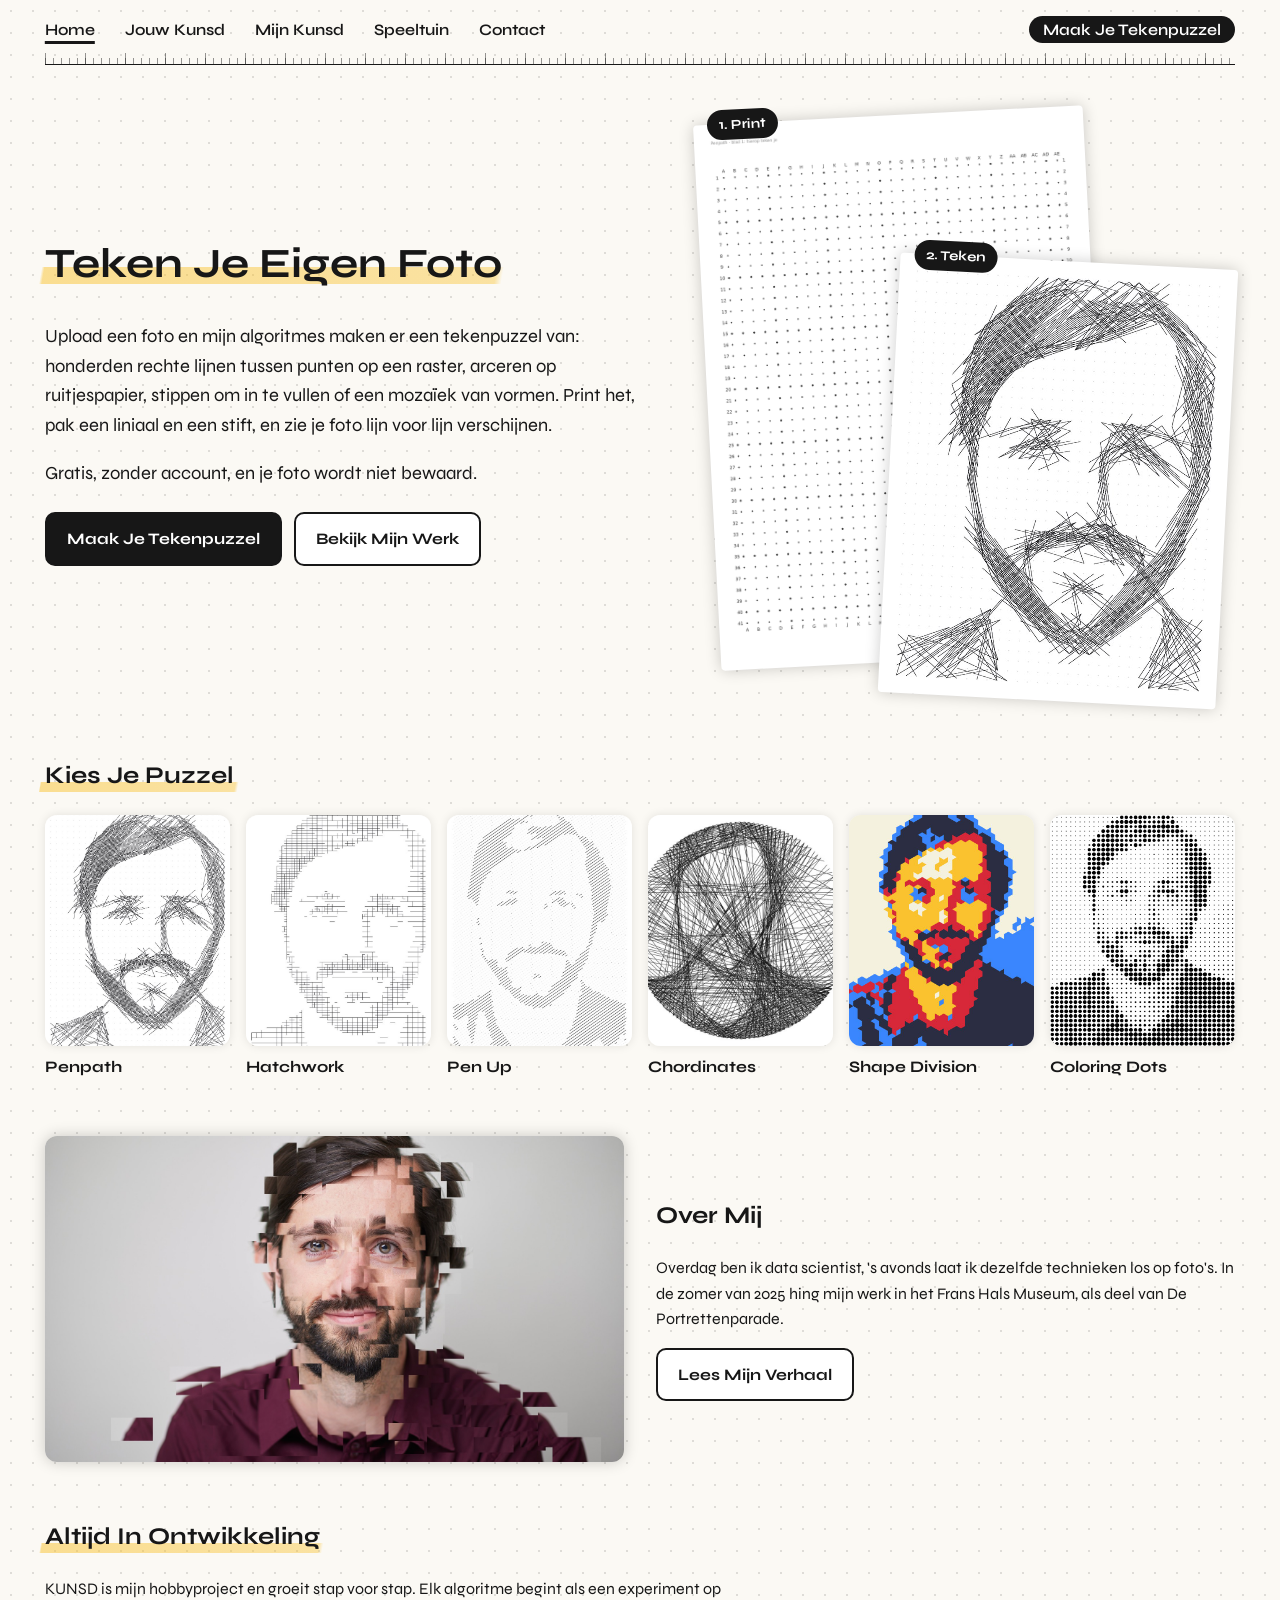
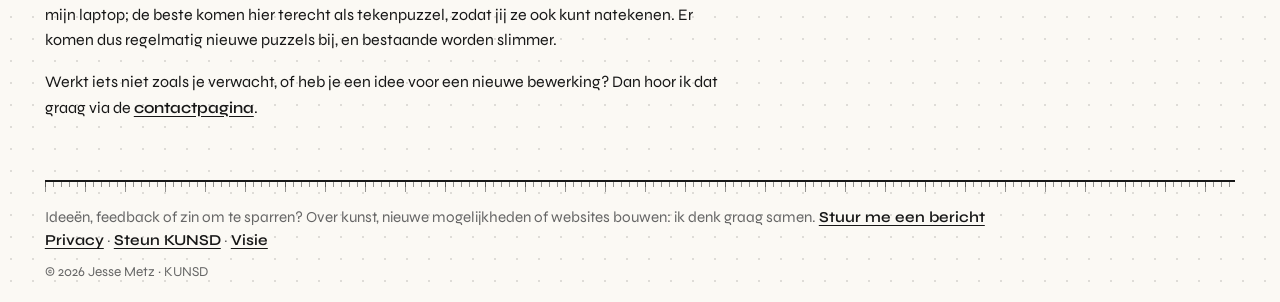
==== commit 56f92f8b: "Link naar Visie in de footer van elke pagina" ====
--- a/index.html
+++ b/index.html
@@ -170,7 +170,7 @@
             ik denk graag samen.
             <a href="/contact" data-track="uitnodiging-contact">Stuur me een bericht</a>
         </p>
-        <p class="footer-links"><a href="/privacy" data-track="footer-privacy">Privacy</a> &middot; <a href="https://ko-fi.com/kunsd" target="_blank" rel="noopener" data-track="doneren-footer">Steun KUNSD</a></p>
+        <p class="footer-links"><a href="/privacy" data-track="footer-privacy">Privacy</a> &middot; <a href="https://ko-fi.com/kunsd" target="_blank" rel="noopener" data-track="doneren-footer">Steun KUNSD</a> &middot; <a href="/visie" data-track="footer-visie">Visie</a></p>
         <p class="footer-credit">&copy; 2026 Jesse Metz &middot; KUNSD</p>
     </footer>
 
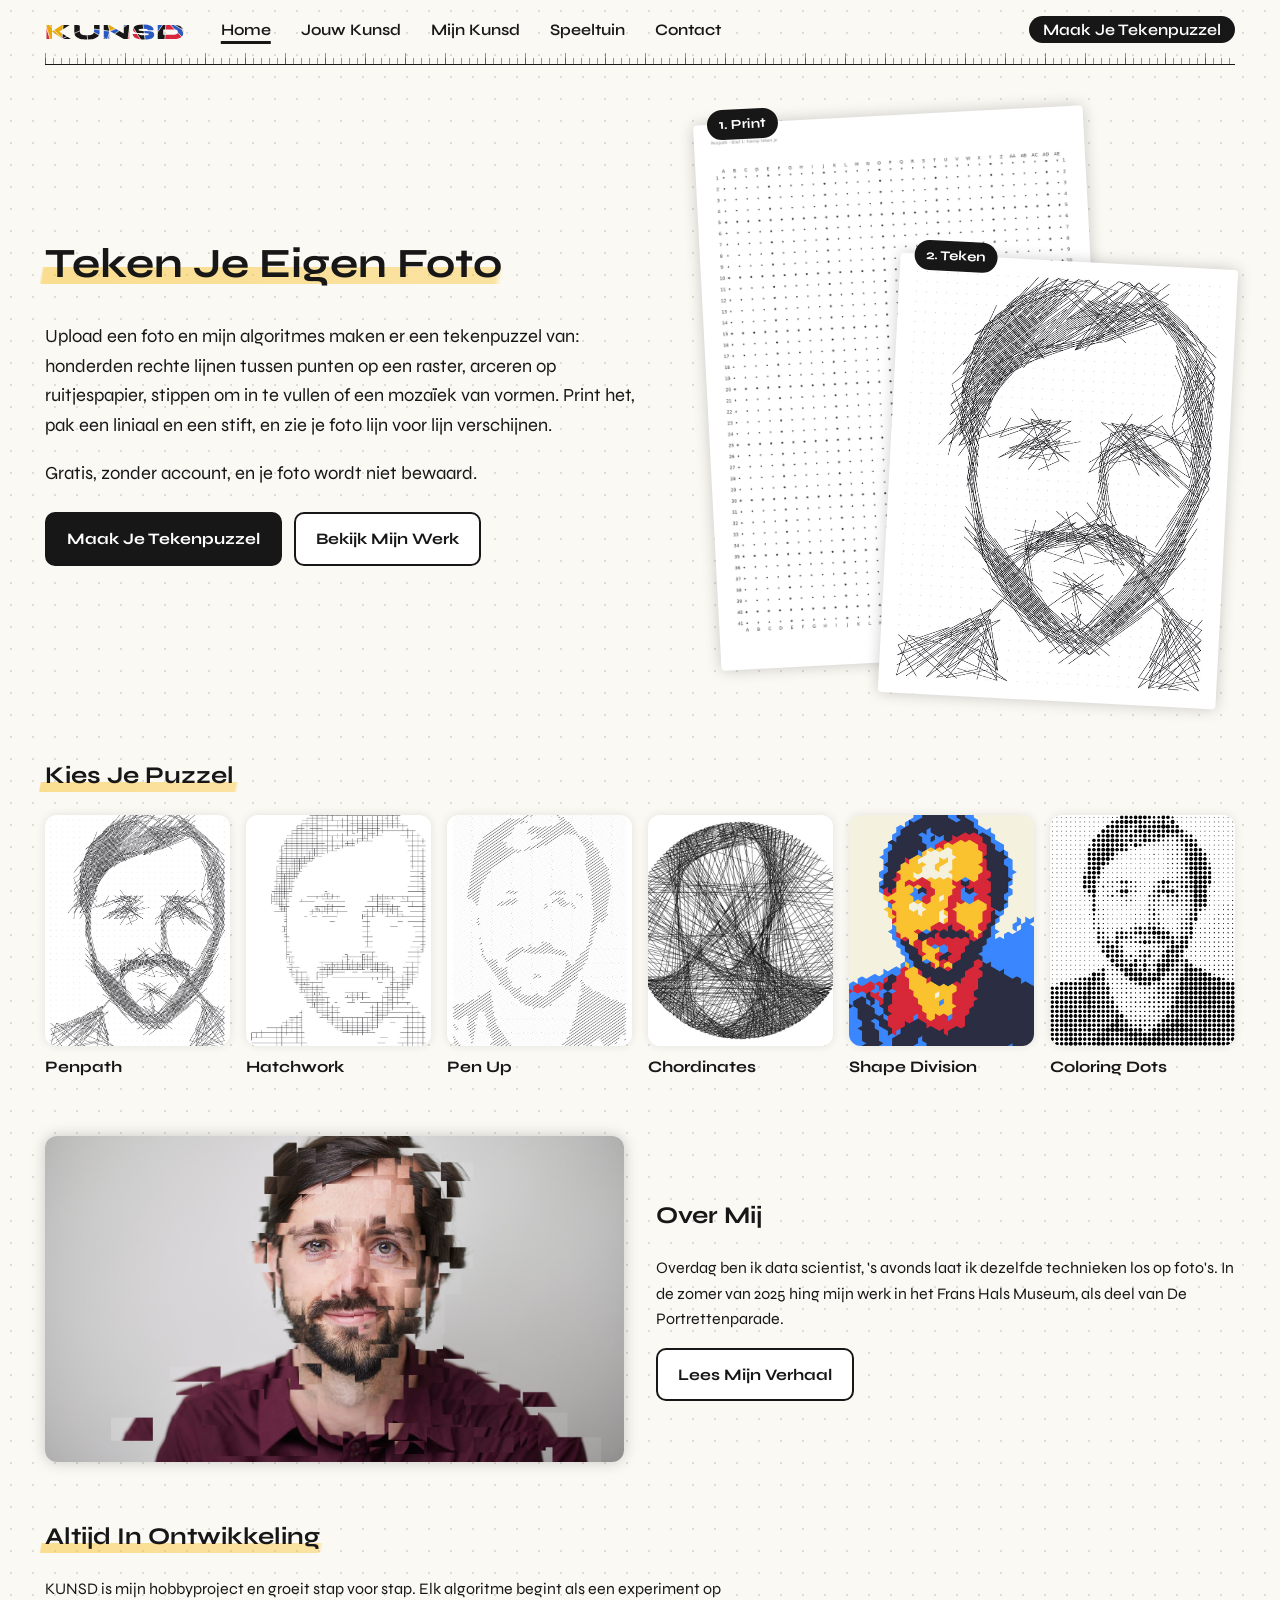
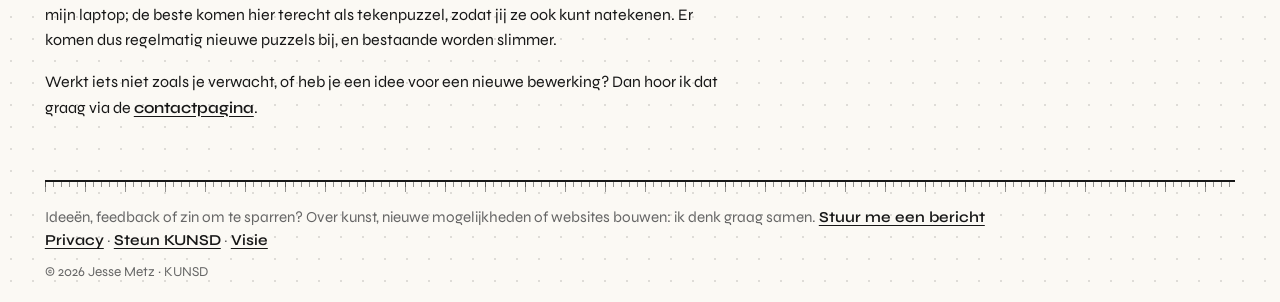
==== commit 8b9d12f4: "Nieuw logo: wisselend logo in het menu (af en toe een uitschieter), vast logo versie 1956, favicon K" ====
--- a/index.html
+++ b/index.html
@@ -10,14 +10,12 @@
     <link rel="preload" href="/css/fonts/syne-latin.woff2" as="font" type="font/woff2" crossorigin>
 
     <!-- Favicon (icoontje in het browsertabblad) -->
-    <link rel="icon" href="/favicon.ico" sizes="any">
-    <link rel="icon" type="image/png" sizes="32x32" href="/mijn_kunsd/delen/favicon/favicon-32x32.png">
-    <link rel="apple-touch-icon" href="/mijn_kunsd/delen/favicon/apple-touch-icon.png">
+    <link rel="icon" href="/favicon.ico?v=2" sizes="any">
+    <link rel="icon" type="image/svg+xml" href="/mijn_kunsd/delen/favicon/favicon.svg?v=2">
+    <link rel="apple-touch-icon" href="/mijn_kunsd/delen/favicon/apple-touch-icon.png?v=2">
 
     <!-- Voor Google: het echte adres van deze pagina -->
     <link rel="canonical" href="https://kunsd.nl/">
-    <!-- Google Search Console: plak hieronder de verificatie-tag (<meta name="google-site-verification" ...>) -->
-    <meta name="google-site-verification" content="8Chz7qOojpRBLKRKOalfT_tjTuwtRWk20Ho2d1nSF8k" />
 
     <!-- Deel-tags: titel, tekst en plaatje bij een gedeelde link (WhatsApp, Signal, LinkedIn, ...) -->
     <meta name="description" content="Bekijk de digitale kunst van Jesse en ga zelf aan de slag: upload je foto, zijn algoritmes maken er een tekenpuzzel van, en jij tekent hem lijn voor lijn na.">
@@ -27,10 +25,10 @@
     <meta property="og:url" content="https://kunsd.nl/">
     <meta property="og:title" content="KUNSD - Jesses Kunst">
     <meta property="og:description" content="Bekijk de digitale kunst van Jesse en ga zelf aan de slag: upload je foto, zijn algoritmes maken er een tekenpuzzel van, en jij tekent hem lijn voor lijn na.">
-    <meta property="og:image" content="https://kunsd.nl/mijn_kunsd/delen/deel_afbeelding.jpg">
+    <meta property="og:image" content="https://kunsd.nl/mijn_kunsd/delen/deel_afbeelding_logo.jpg">
     <meta property="og:image:width" content="1200">
     <meta property="og:image:height" content="630">
-    <meta property="og:image:alt" content="KUNSD: maak kunst van je eigen foto, met een kleurrijk abstract portret en een foto van Jesse">
+    <meta property="og:image:alt" content="Het logo van KUNSD in zwart, rood, geel en blauw, met de tekst: Teken Je Eigen Foto">
     <meta name="twitter:card" content="summary_large_image">
 </head>
 
@@ -38,6 +36,8 @@
 
     <header>
         <nav>
+            <!-- Het logo: bij elk bezoek een nieuwe versie (js/logo.js); zonder JavaScript het vaste logo -->
+            <a href="/" class="nav-logo" data-kunsd-logo data-track="menu-logo" aria-label="KUNSD, naar de homepagina"><img src="/mijn_kunsd/logo/kunsd-logo-kleur.svg" alt="" width="140" height="18"></a>
             <a href="/" aria-current="page">Home</a>
             <a href="/jouw_kunst">Jouw Kunsd</a>
             <a href="/mijn_kunst">Mijn Kunsd</a>
@@ -47,6 +47,7 @@
             <a href="/jouw_kunst#aan-de-slag" class="nav-cta" data-track="menu-maak-tekenpuzzel">Maak Je Tekenpuzzel</a>
         </nav>
     </header>
+    <script src="/js/logo.js"></script>
 
     <main>
 
--- a/css/style.css
+++ b/css/style.css
@@ -115,6 +115,33 @@
     background: var(--accent);
     text-decoration: none;
     transform: none;
+}
+
+/* ---------- Logo in het menu ----------
+   Het wisselende logo (js/logo.js) staat vooraan in het menu en linkt naar de homepagina.
+   Geen draai-effect zoals bij de andere menu-items: met de muis erover veegt er een nieuwe versie overheen. */
+nav .nav-logo {
+    display: block;
+    align-self: center;
+    width: 140px;
+    margin-right: 6px;
+    line-height: 0;
+}
+
+nav .nav-logo svg,
+nav .nav-logo img {
+    display: block;
+    width: 100%;
+    height: auto;
+}
+
+nav .nav-logo:hover {
+    transform: none;
+}
+
+nav .nav-logo:focus-visible {
+    outline: 2px solid var(--accent);
+    outline-offset: 4px;
 }
 
 /* De pagina waar je nu bent: dikke streep eronder */
@@ -2295,6 +2322,11 @@
         display: none;
     }
 
+    /* Het logo op een telefoon iets kleiner, gewoon vooraan tussen de menu-items */
+    nav .nav-logo {
+        width: 130px;
+    }
+
     .gallery,
     .steps,
     .steps-4,
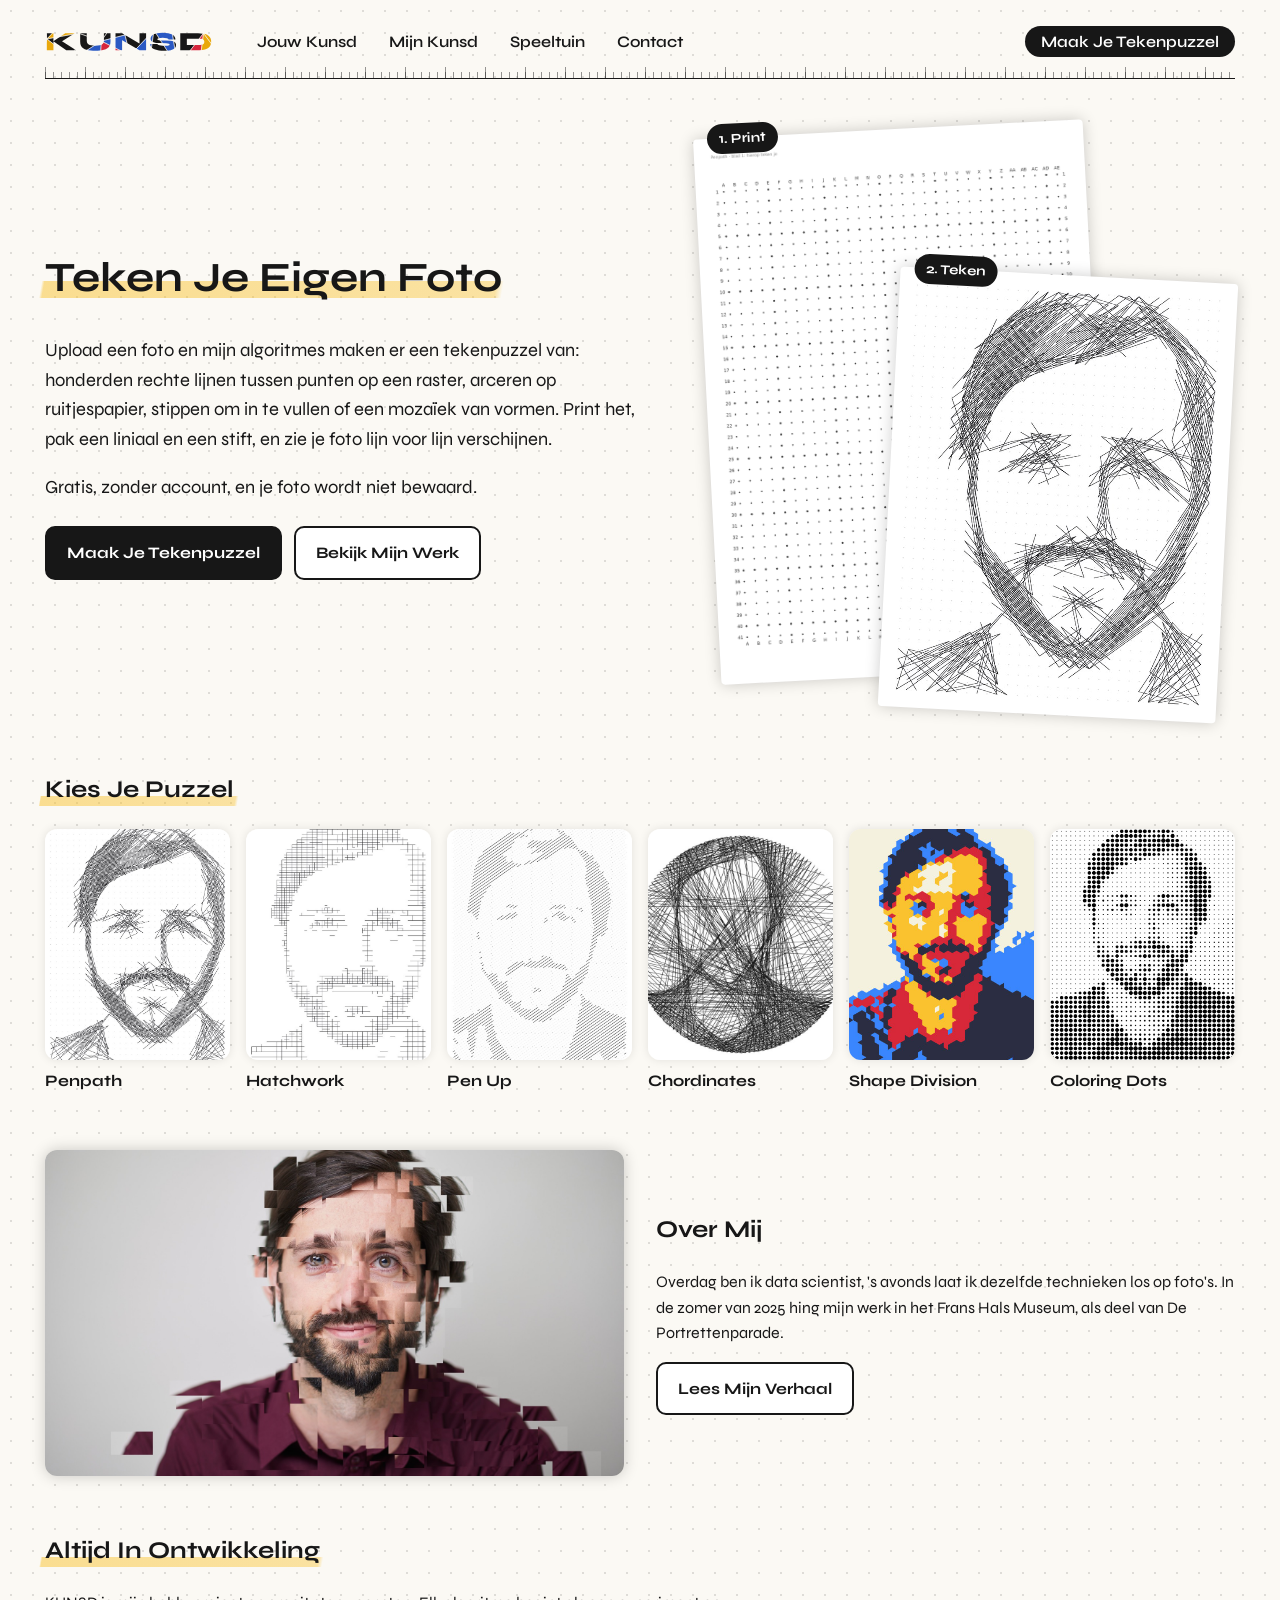
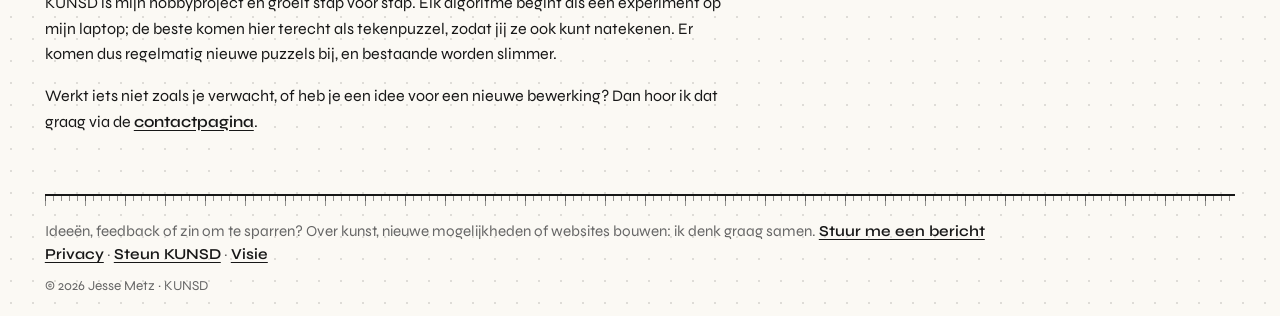
==== commit 8a99ea24: "Menu: Home eruit (logo linkt naar home), alles op één lijn, nette indeling op mobiel" ====
--- a/index.html
+++ b/index.html
@@ -37,8 +37,7 @@
     <header>
         <nav>
             <!-- Het logo: bij elk bezoek een nieuwe versie (js/logo.js); zonder JavaScript het vaste logo -->
-            <a href="/" class="nav-logo" data-kunsd-logo data-track="menu-logo" aria-label="KUNSD, naar de homepagina"><img src="/mijn_kunsd/logo/kunsd-logo-kleur.svg" alt="" width="140" height="18"></a>
-            <a href="/" aria-current="page">Home</a>
+            <a href="/" class="nav-logo" aria-current="page" data-kunsd-logo data-track="menu-logo" aria-label="KUNSD, naar de homepagina"><img src="/mijn_kunsd/logo/kunsd-logo-kleur.svg" alt="" width="140" height="18"></a>
             <a href="/jouw_kunst">Jouw Kunsd</a>
             <a href="/mijn_kunst">Mijn Kunsd</a>
             <a href="/speeltuin">Speeltuin</a>
--- a/css/style.css
+++ b/css/style.css
@@ -80,10 +80,14 @@
     font-family: "Syne", sans-serif;
 }
 
+/* Het menu: logo links (linkt naar home), dan de pagina's, rechts de knop.
+   Alles op één lijn, verticaal gecentreerd; menu-items breken nooit over twee regels. */
 nav {
     display: flex;
-    gap: 30px;
+    align-items: center;
+    gap: 32px;
     margin-bottom: 40px;
+    padding-top: 6px;
     padding-bottom: 15px;
     border-bottom: 2px solid var(--line);
 }
@@ -92,6 +96,7 @@
     color: var(--ink);
     font-weight: 600;
     text-decoration: none;
+    white-space: nowrap;
 }
 
 nav a:hover {
@@ -102,9 +107,8 @@
 
 /* Knop rechts in het menu, naar het maken van je tekenpuzzel (op mobiel verborgen, zie 11) */
 nav .nav-cta {
-    margin-top: -4px;               /* even hoog als de andere menu-items */
     margin-left: auto;
-    padding: 4px 14px;
+    padding: 6px 16px;
     color: white;
     background: var(--ink);
     border-radius: 999px;
@@ -122,9 +126,9 @@
    Geen draai-effect zoals bij de andere menu-items: met de muis erover veegt er een nieuwe versie overheen. */
 nav .nav-logo {
     display: block;
-    align-self: center;
-    width: 140px;
-    margin-right: 6px;
+    flex-shrink: 0;
+    width: 168px;
+    margin-right: 12px;
     line-height: 0;
 }
 
@@ -149,6 +153,18 @@
     text-decoration: underline;
     text-decoration-thickness: 3px;
     text-underline-offset: 6px;
+}
+
+/* Op de homepagina is het logo de "huidige pagina": geen streep onder een plaatje */
+nav .nav-logo[aria-current="page"] {
+    text-decoration: none;
+}
+
+/* Tablet en smal laptopvenster: geen ruimte voor de knop, die staat ook op de pagina's zelf */
+@media (max-width: 960px) {
+    nav .nav-cta {
+        display: none;
+    }
 }
 
 main {
@@ -2311,20 +2327,21 @@
         font-size: min(2rem, calc((100vw - 32px) / 11.5));
     }
 
-    /* Menu mag op een smal scherm over twee regels, in plaats van buiten het scherm te vallen */
+    /* Telefoon: bovenaan het logo, daaronder de vier pagina's netjes over de hele breedte verdeeld.
+       Zo blijft alles zichtbaar (geen hamburgermenu nodig bij vier items) en breekt niets af. */
     nav {
-        flex-wrap: wrap;
-        gap: 8px 14px;
-    }
-
-    /* Op een telefoon geen extra knop in het menu: de pagina's zelf hebben hun knoppen al */
-    nav .nav-cta {
-        display: none;
-    }
-
-    /* Het logo op een telefoon iets kleiner, gewoon vooraan tussen de menu-items */
+        display: grid;
+        grid-template-columns: repeat(4, auto);
+        justify-content: space-between;
+        gap: 14px 10px;
+        padding-top: 2px;
+        font-size: min(15px, 4vw);
+    }
+
     nav .nav-logo {
-        width: 130px;
+        grid-column: 1 / -1;
+        width: 176px;
+        margin: 0;
     }
 
     .gallery,
